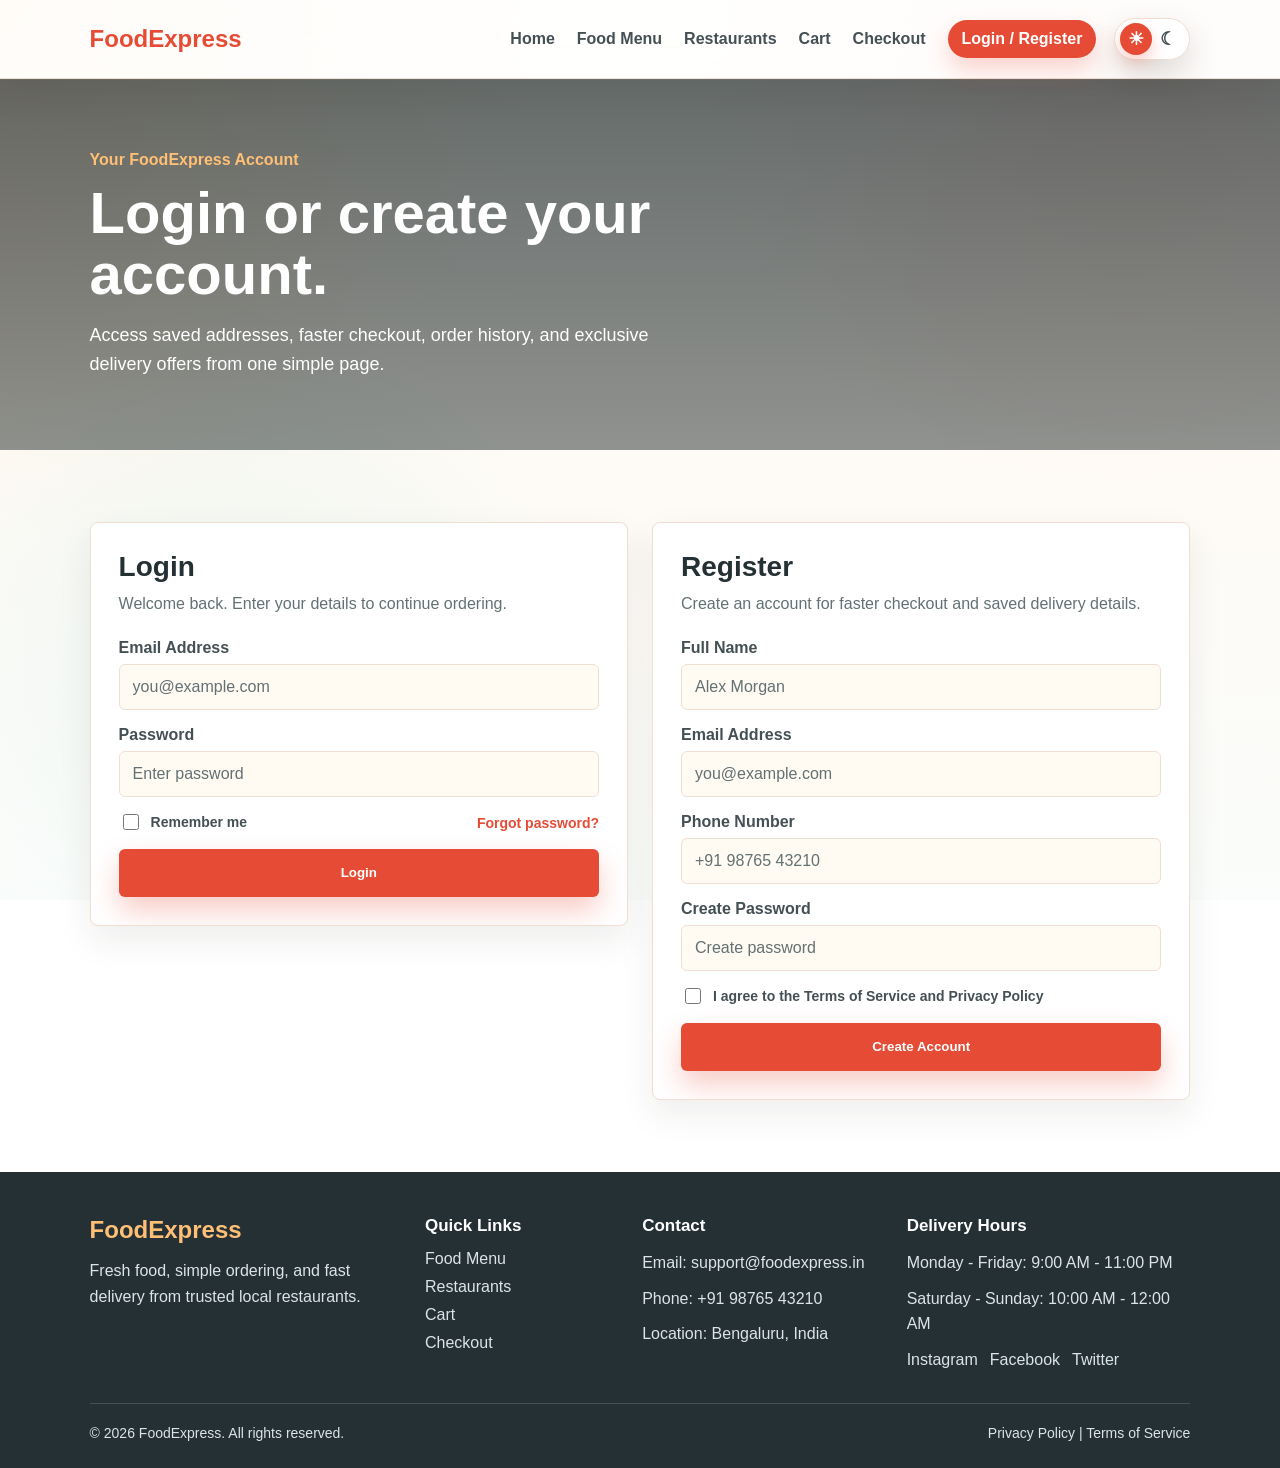
==== account.html @ 21545ffe "first commit" ====
<!DOCTYPE html>
<html lang="en">
<head>
  <meta charset="UTF-8">
  <meta name="viewport" content="width=device-width, initial-scale=1.0">
  <title>Login and Register - FoodExpress</title>
  <link rel="stylesheet" href="css/style.css">
</head>
<body>
  <header class="navbar">
    <a class="brand" href="index.html">FoodExpress</a>
    <input class="theme-toggle" type="checkbox" id="theme-toggle" aria-label="Toggle dark mode">
    <label class="theme-toggle-label" for="theme-toggle" title="Toggle dark mode">
      <span class="toggle-icon sun">☀</span>
      <span class="toggle-icon moon">☾</span>
    </label>
    <input class="nav-toggle" type="checkbox" id="nav-toggle" aria-label="Toggle navigation menu">
    <label class="nav-toggle-label" for="nav-toggle" aria-hidden="true">
      <span></span>
      <span></span>
      <span></span>
    </label>
    <nav class="nav-links" aria-label="Primary navigation">
      <a href="index.html">Home</a>
      <a href="index.html#menu">Food Menu</a>
      <a href="index.html#restaurants">Restaurants</a>
      <a href="index.html#cart">Cart</a>
      <a href="index.html#checkout">Checkout</a>
      <a class="nav-account" href="account.html">Login / Register</a>
    </nav>
  </header>

  <main>
    <section class="account-hero">
      <div>
        <span class="eyebrow">Your FoodExpress Account</span>
        <h1>Login or create your account.</h1>
        <p>Access saved addresses, faster checkout, order history, and exclusive delivery offers from one simple page.</p>
      </div>
    </section>

    <section class="section account-section">
      <div class="account-layout">
        <article class="account-card">
          <h2>Login</h2>
          <p>Welcome back. Enter your details to continue ordering.</p>
          <form class="account-form">
            <div class="form-group">
              <label for="login-email">Email Address</label>
              <input type="email" id="login-email" name="login-email" placeholder="you@example.com">
            </div>

            <div class="form-group">
              <label for="login-password">Password</label>
              <input type="password" id="login-password" name="login-password" placeholder="Enter password">
            </div>

            <div class="form-row">
              <label class="check-option">
                <input type="checkbox" name="remember">
                Remember me
              </label>
              <a href="#">Forgot password?</a>
            </div>

            <button class="button primary" type="button">Login</button>
          </form>
        </article>

        <article class="account-card">
          <h2>Register</h2>
          <p>Create an account for faster checkout and saved delivery details.</p>
          <form class="account-form">
            <div class="form-group">
              <label for="register-name">Full Name</label>
              <input type="text" id="register-name" name="register-name" placeholder="Alex Morgan">
            </div>

            <div class="form-group">
              <label for="register-email">Email Address</label>
              <input type="email" id="register-email" name="register-email" placeholder="you@example.com">
            </div>

            <div class="form-group">
              <label for="register-phone">Phone Number</label>
              <input type="tel" id="register-phone" name="register-phone" placeholder="+91 98765 43210">
            </div>

            <div class="form-group">
              <label for="register-password">Create Password</label>
              <input type="password" id="register-password" name="register-password" placeholder="Create password">
            </div>

            <label class="check-option">
              <input type="checkbox" name="terms">
              I agree to the Terms of Service and Privacy Policy
            </label>

            <button class="button primary" type="button">Create Account</button>
          </form>
        </article>
      </div>
    </section>
  </main>

  <footer class="footer" id="footer">
    <div class="footer-grid">
      <div>
        <h3>FoodExpress</h3>
        <p>Fresh food, simple ordering, and fast delivery from trusted local restaurants.</p>
      </div>

      <div>
        <h4>Quick Links</h4>
        <a href="index.html#menu">Food Menu</a>
        <a href="index.html#restaurants">Restaurants</a>
        <a href="index.html#cart">Cart</a>
        <a href="index.html#checkout">Checkout</a>
      </div>

      <div>
        <h4>Contact</h4>
        <p>Email: support@foodexpress.in</p>
        <p>Phone: +91 98765 43210</p>
        <p>Location: Bengaluru, India</p>
      </div>

      <div>
        <h4>Delivery Hours</h4>
        <p>Monday - Friday: 9:00 AM - 11:00 PM</p>
        <p>Saturday - Sunday: 10:00 AM - 12:00 AM</p>
        <div class="social-links">
          <a href="#">Instagram</a>
          <a href="#">Facebook</a>
          <a href="#">Twitter</a>
        </div>
      </div>
    </div>

    <div class="footer-bottom">
      <p>© 2026 FoodExpress. All rights reserved.</p>
      <p>Privacy Policy | Terms of Service</p>
    </div>
  </footer>
</body>
</html>
---- css/style.css ----
* {
  box-sizing: border-box;
}

:root {
  --bg: #fff8ef;
  --surface: #ffffff;
  --surface-soft: #fffaf2;
  --text: #243033;
  --muted: #637174;
  --muted-strong: #445054;
  --border: #f0ded2;
  --border-soft: #f3e8dd;
  --brand: #e64b35;
  --brand-warm: #ffbf75;
  --pill: #fff0df;
  --footer-bg: #243033;
  --footer-text: #dce4e6;
  --shadow: 0 14px 34px rgba(55, 44, 31, 0.08);
  --shadow-strong: 0 22px 55px rgba(55, 44, 31, 0.14);
  --hero-panel: rgba(255, 255, 255, 0.94);
  --page-glow-1: rgba(255, 184, 108, 0.28);
  --page-glow-2: rgba(255, 111, 97, 0.12);
  --page-glow-3: rgba(111, 192, 179, 0.16);
}

html {
  scroll-behavior: smooth;
}

body {
  margin: 0;
  font-family: Arial, Helvetica, sans-serif;
  color: var(--text);
  background:
    radial-gradient(circle at top left, var(--page-glow-1), transparent 34%),
    radial-gradient(circle at 88% 10%, var(--page-glow-2), transparent 30%),
    radial-gradient(circle at 18% 72%, var(--page-glow-3), transparent 28%),
    linear-gradient(180deg, #fffaf3 0%, var(--bg) 42%, #f7fbf8 100%);
  background-attachment: fixed;
  overflow-x: hidden;
}

body:has(.theme-toggle:checked) {
  color-scheme: dark;
  --bg: #101719;
  --surface: #172124;
  --surface-soft: #11191b;
  --text: #f2f5f4;
  --muted: #b5c0c2;
  --muted-strong: #d9e2e3;
  --border: #314044;
  --border-soft: #2a393d;
  --brand: #ff705c;
  --brand-warm: #ffd18f;
  --pill: #263438;
  --footer-bg: #0b1113;
  --footer-text: #c9d5d7;
  --shadow: 0 12px 34px rgba(0, 0, 0, 0.26);
  --shadow-strong: 0 24px 58px rgba(0, 0, 0, 0.36);
  --hero-panel: rgba(23, 33, 36, 0.94);
  --page-glow-1: rgba(255, 112, 92, 0.12);
  --page-glow-2: rgba(255, 209, 143, 0.08);
  --page-glow-3: rgba(111, 192, 179, 0.08);
}

a {
  color: inherit;
  text-decoration: none;
}

img {
  max-width: 100%;
}

.navbar {
  position: sticky;
  top: 0;
  z-index: 10;
  display: flex;
  align-items: center;
  justify-content: space-between;
  gap: 18px;
  padding: 18px 7%;
  background: rgba(255, 255, 255, 0.86);
  border-bottom: 1px solid var(--border);
  box-shadow: 0 12px 35px rgba(55, 44, 31, 0.08);
  backdrop-filter: blur(18px);
}

body:has(.theme-toggle:checked) .navbar {
  background: rgba(23, 33, 36, 0.88);
}

.brand {
  order: 1;
  font-size: 24px;
  font-weight: 800;
  color: var(--brand);
  letter-spacing: 0;
}

.nav-links {
  order: 2;
  display: flex;
  align-items: center;
  flex-wrap: wrap;
  margin-left: auto;
  gap: clamp(14px, 2vw, 22px);
  font-weight: 700;
  color: var(--muted-strong);
}

.nav-links a {
  white-space: nowrap;
  transition: color 0.2s ease, background 0.2s ease, transform 0.2s ease;
}

.nav-links a:hover {
  color: var(--brand);
  transform: translateY(-1px);
}

.nav-links .nav-account {
  display: inline-flex;
  align-items: center;
  justify-content: center;
  min-height: 38px;
  padding: 0 14px;
  border-radius: 999px;
  background: var(--brand);
  color: #ffffff;
  box-shadow: 0 12px 24px rgba(230, 75, 53, 0.24);
}

.nav-links .nav-account:hover {
  color: #ffffff;
  filter: brightness(0.96);
}

.theme-toggle {
  position: absolute;
  width: 1px;
  height: 1px;
  overflow: hidden;
  clip: rect(0 0 0 0);
}

.theme-toggle-label {
  position: relative;
  z-index: 1;
  order: 3;
  flex: 0 0 auto;
  display: flex;
  align-items: center;
  justify-content: space-between;
  width: 76px;
  height: 42px;
  padding: 5px;
  border: 1px solid var(--border);
  border-radius: 999px;
  background: var(--surface);
  box-shadow: 0 14px 32px rgba(55, 44, 31, 0.18);
  cursor: pointer;
  touch-action: manipulation;
  user-select: none;
  -webkit-tap-highlight-color: transparent;
}

.theme-toggle-label::before {
  content: "";
  position: absolute;
  left: 5px;
  width: 32px;
  height: 32px;
  border-radius: 50%;
  background: var(--brand);
  box-shadow: 0 8px 16px rgba(230, 75, 53, 0.26);
  transition: transform 0.25s ease, background 0.25s ease;
}

.theme-toggle:checked + .theme-toggle-label::before {
  transform: translateX(34px);
}

.toggle-icon {
  position: relative;
  z-index: 1;
  width: 32px;
  text-align: center;
  font-size: 18px;
  line-height: 32px;
}

.sun {
  color: #ffffff;
}

.moon {
  color: var(--muted-strong);
}

.theme-toggle:checked + .theme-toggle-label .sun {
  color: var(--muted-strong);
}

.theme-toggle:checked + .theme-toggle-label .moon {
  color: #101719;
}

.theme-toggle:focus-visible + .theme-toggle-label {
  outline: 3px solid var(--brand-warm);
  outline-offset: 4px;
}

.nav-toggle {
  position: absolute;
  width: 1px;
  height: 1px;
  overflow: hidden;
  clip: rect(0 0 0 0);
}

.nav-toggle-label {
  order: 4;
  display: none;
  width: 44px;
  height: 44px;
  align-items: center;
  justify-content: center;
  flex-direction: column;
  gap: 5px;
  border: 1px solid var(--border);
  border-radius: 6px;
  background: var(--surface);
  cursor: pointer;
  box-shadow: var(--shadow);
}

.nav-toggle-label span {
  display: block;
  width: 21px;
  height: 2px;
  border-radius: 999px;
  background: var(--text);
}

.hero {
  position: relative;
  min-height: 520px;
  display: grid;
  grid-template-columns: minmax(0, 1.08fr) minmax(320px, 0.92fr);
  align-items: center;
  gap: 48px;
  padding: 72px 7%;
  background:
    linear-gradient(115deg, rgba(23, 35, 37, 0.78), rgba(23, 35, 37, 0.42) 52%, rgba(230, 75, 53, 0.18)),
    url("https://images.unsplash.com/photo-1504674900247-0877df9cc836?auto=format&fit=crop&w=1400&q=80");
  background-position: center;
  background-size: cover;
  color: #ffffff;
}

.hero::after {
  content: "";
  position: absolute;
  inset: auto 7% 0;
  height: 1px;
  background: linear-gradient(90deg, transparent, rgba(255, 255, 255, 0.55), transparent);
}

.hero h1 {
  max-width: 680px;
  margin: 0 0 18px;
  font-size: clamp(34px, 5vw, 68px);
  line-height: 1.02;
  text-shadow: 0 10px 35px rgba(0, 0, 0, 0.3);
}

.hero p {
  max-width: 560px;
  margin: 0 0 30px;
  font-size: 19px;
  line-height: 1.6;
}

.hero-actions {
  display: flex;
  flex-wrap: wrap;
  gap: 14px;
}

.button {
  display: inline-flex;
  align-items: center;
  justify-content: center;
  min-height: 48px;
  padding: 0 22px;
  border-radius: 6px;
  border: 1px solid transparent;
  font-weight: 800;
  text-align: center;
  transition: transform 0.2s ease, box-shadow 0.2s ease, background 0.2s ease;
}

.button:hover {
  transform: translateY(-2px);
}

.button.primary {
  background: var(--brand);
  color: #ffffff;
  box-shadow: 0 14px 28px rgba(230, 75, 53, 0.28);
}

.button.secondary {
  background: rgba(255, 255, 255, 0.12);
  border-color: rgba(255, 255, 255, 0.65);
  color: #ffffff;
}

.hero-panel {
  width: 100%;
  max-width: 430px;
  justify-self: end;
  padding: 24px;
  border-radius: 8px;
  background: var(--hero-panel);
  color: var(--text);
  border: 1px solid rgba(255, 255, 255, 0.55);
  box-shadow: 0 24px 70px rgba(14, 22, 24, 0.28);
  backdrop-filter: blur(14px);
}

.hero-panel h2 {
  margin: 0 0 18px;
  font-size: 22px;
}

.quick-list {
  display: grid;
  gap: 14px;
}

.quick-item {
  display: flex;
  align-items: center;
  justify-content: space-between;
  gap: 12px;
  padding-bottom: 14px;
  border-bottom: 1px solid var(--border-soft);
}

.quick-item strong,
.card-body h3,
.cart-item strong,
.cart-total strong {
  letter-spacing: 0;
}

.quick-item > div:first-child,
.cart-item > div {
  min-width: 0;
}

.quick-item:last-child {
  padding-bottom: 0;
  border-bottom: 0;
}

.quick-item strong {
  display: block;
  margin-bottom: 3px;
}

.quick-item span {
  color: var(--muted);
  font-size: 14px;
}

.quick-price {
  font-weight: 800;
  color: var(--brand);
}

.section {
  padding: 72px 7%;
}

.section.alt {
  background: rgba(255, 255, 255, 0.72);
}

.section-header {
  display: flex;
  align-items: end;
  justify-content: space-between;
  gap: 24px;
  margin-bottom: 28px;
}

.section-header > * {
  min-width: 0;
}

.section-header h2 {
  margin: 0;
  font-size: clamp(28px, 4vw, 34px);
  position: relative;
}

.section-header h2::after {
  content: "";
  display: block;
  width: 56px;
  height: 4px;
  margin-top: 10px;
  border-radius: 999px;
  background: linear-gradient(90deg, var(--brand), var(--brand-warm));
}

.section-header p {
  max-width: 560px;
  margin: 0;
  color: var(--muted);
  line-height: 1.6;
}

.category-nav {
  display: flex;
  align-items: center;
  flex-wrap: wrap;
  gap: 10px;
  margin: -8px 0 28px;
}

.category-nav a {
  display: inline-flex;
  align-items: center;
  justify-content: center;
  min-height: 38px;
  padding: 0 15px;
  border: 1px solid var(--border);
  border-radius: 999px;
  background: rgba(255, 255, 255, 0.78);
  color: var(--muted-strong);
  font-size: 14px;
  font-weight: 800;
  box-shadow: var(--shadow);
  transition: transform 0.2s ease, border-color 0.2s ease, color 0.2s ease, box-shadow 0.2s ease;
}

.category-nav a:hover {
  border-color: var(--brand);
  color: var(--brand);
  transform: translateY(-2px);
  box-shadow: var(--shadow-strong);
}

.grid {
  display: grid;
  grid-template-columns: repeat(3, minmax(0, 1fr));
  gap: 22px;
}

.menu-card,
.restaurant-card,
.cart-box,
.checkout-box,
.account-card {
  border: 1px solid var(--border);
  border-radius: 8px;
  background: var(--surface);
  overflow: hidden;
  box-shadow: var(--shadow);
  transition: transform 0.22s ease, box-shadow 0.22s ease, border-color 0.22s ease;
}

.menu-card:hover,
.restaurant-card:hover,
.cart-box:hover,
.checkout-box:hover,
.account-card:hover {
  transform: translateY(-5px);
  border-color: color-mix(in srgb, var(--brand) 45%, var(--border));
  box-shadow: var(--shadow-strong);
}

.menu-card img,
.restaurant-card img {
  width: 100%;
  height: 190px;
  display: block;
  object-fit: cover;
  transition: transform 0.35s ease;
}

.menu-card:hover img,
.restaurant-card:hover img {
  transform: scale(1.04);
}

.card-body {
  padding: 18px;
}

.card-row {
  display: flex;
  align-items: center;
  justify-content: space-between;
  gap: 12px;
}

.card-row h3 {
  min-width: 0;
}

.card-body h3 {
  margin: 0 0 8px;
  font-size: 20px;
}

.card-body p {
  margin: 0 0 16px;
  color: var(--muted);
  line-height: 1.5;
}

.price,
.rating {
  font-weight: 800;
  color: var(--brand);
  white-space: nowrap;
}

.tag {
  display: inline-flex;
  align-items: center;
  min-height: 28px;
  padding: 0 10px;
  border-radius: 999px;
  background: var(--pill);
  color: var(--muted-strong);
  font-size: 13px;
  font-weight: 800;
  border: 1px solid color-mix(in srgb, var(--brand) 14%, transparent);
}

.restaurant-meta {
  display: flex;
  flex-wrap: wrap;
  gap: 8px;
  margin-top: 14px;
}

.order-layout {
  display: grid;
  grid-template-columns: minmax(280px, 0.82fr) minmax(0, 1.18fr);
  gap: 24px;
  align-items: start;
}

.cart-box,
.checkout-box {
  padding: 24px;
}

.cart-box h3,
.checkout-box h3 {
  margin: 0 0 18px;
  font-size: 24px;
}

.cart-item,
.cart-total {
  display: flex;
  justify-content: space-between;
  gap: 16px;
  padding: 14px 0;
  border-bottom: 1px solid var(--border-soft);
}

.cart-item strong,
.cart-total strong {
  display: block;
  margin-bottom: 4px;
}

.cart-item span {
  color: var(--muted);
  font-size: 14px;
}

.cart-total {
  border-bottom: 0;
  font-size: 20px;
}

.checkout-form {
  display: grid;
  grid-template-columns: repeat(2, minmax(0, 1fr));
  gap: 16px;
}

.form-group {
  display: grid;
  gap: 7px;
}

.form-group.full {
  grid-column: 1 / -1;
}

label {
  font-weight: 800;
  color: var(--muted-strong);
}

input,
select,
textarea {
  width: 100%;
  min-height: 46px;
  padding: 12px 13px;
  border: 1px solid var(--border);
  border-radius: 6px;
  background: var(--surface-soft);
  color: var(--text);
  font: inherit;
  transition: border-color 0.2s ease, box-shadow 0.2s ease, background 0.2s ease;
}

input:focus,
select:focus,
textarea:focus {
  outline: none;
  border-color: var(--brand);
  box-shadow: 0 0 0 4px color-mix(in srgb, var(--brand) 16%, transparent);
}

input::placeholder,
textarea::placeholder {
  color: var(--muted);
}

textarea {
  min-height: 90px;
  resize: vertical;
}

.checkout-note {
  margin: 16px 0 0;
  color: var(--muted);
  line-height: 1.5;
}

.account-hero {
  padding: 72px 7%;
  background:
    linear-gradient(rgba(23, 35, 37, 0.66), rgba(23, 35, 37, 0.48)),
    url("https://images.unsplash.com/photo-1551218808-94e220e084d2?auto=format&fit=crop&w=1400&q=80");
  background-position: center;
  background-size: cover;
  color: #ffffff;
}

.account-hero > div {
  max-width: 680px;
}

.eyebrow {
  display: inline-flex;
  margin-bottom: 14px;
  font-weight: 800;
  color: var(--brand-warm);
}

.account-hero h1 {
  margin: 0 0 16px;
  font-size: clamp(34px, 5vw, 58px);
  line-height: 1.05;
}

.account-hero p {
  max-width: 560px;
  margin: 0;
  font-size: 18px;
  line-height: 1.6;
}

.account-section {
  background: rgba(255, 255, 255, 0.35);
}

.account-layout {
  display: grid;
  grid-template-columns: repeat(2, minmax(0, 1fr));
  gap: 24px;
  align-items: start;
}

.account-card {
  padding: 28px;
}

.account-card h2 {
  margin: 0 0 8px;
  font-size: 28px;
}

.account-card p {
  margin: 0 0 22px;
  color: var(--muted);
  line-height: 1.6;
}

.account-form {
  display: grid;
  gap: 16px;
}

.form-row {
  display: flex;
  align-items: center;
  justify-content: space-between;
  gap: 14px;
  color: var(--muted-strong);
  font-size: 14px;
}

.form-row a {
  color: var(--brand);
  font-weight: 800;
}

.check-option {
  display: flex;
  align-items: flex-start;
  gap: 9px;
  color: var(--muted-strong);
  font-size: 14px;
  line-height: 1.4;
}

.check-option input {
  width: 16px;
  min-width: 16px;
  height: 16px;
  min-height: 16px;
  margin-top: 1px;
  padding: 0;
}

.footer {
  padding: 44px 7% 24px;
  background: var(--footer-bg);
  color: #ffffff;
}

.footer-grid {
  display: grid;
  grid-template-columns: 1.3fr 0.8fr 1fr 1.2fr;
  gap: 28px;
}

.footer h3,
.footer h4 {
  margin: 0 0 14px;
}

.footer h3 {
  color: var(--brand-warm);
  font-size: 24px;
}

.footer h4 {
  font-size: 17px;
}

.footer p {
  margin: 0 0 10px;
  color: var(--footer-text);
  line-height: 1.6;
}

.footer a {
  display: block;
  width: fit-content;
  margin-bottom: 10px;
  color: var(--footer-text);
}

.footer a:hover {
  color: var(--brand-warm);
}

.social-links {
  display: flex;
  flex-wrap: wrap;
  gap: 12px;
  margin-top: 14px;
}

.social-links a {
  margin-bottom: 0;
}

.footer-bottom {
  display: flex;
  align-items: center;
  justify-content: space-between;
  gap: 18px;
  margin-top: 34px;
  padding-top: 18px;
  border-top: 1px solid rgba(255, 255, 255, 0.16);
}

.footer-bottom p {
  margin: 0;
  font-size: 14px;
}

@media (min-width: 1280px) {
  .navbar,
  .hero,
  .account-hero,
  .section,
  .footer {
    padding-left: max(7%, calc((100vw - 1180px) / 2));
    padding-right: max(7%, calc((100vw - 1180px) / 2));
  }
}

@media (max-width: 1100px) {
  .navbar {
    padding: 16px 5%;
  }

  .hero {
    grid-template-columns: minmax(0, 1fr) minmax(280px, 0.88fr);
    gap: 32px;
    padding: 60px 5%;
  }

  .section {
    padding: 60px 5%;
  }

  .account-hero {
    padding: 60px 5%;
  }

  .footer {
    padding: 40px 5% 22px;
  }

  .footer-grid {
    grid-template-columns: repeat(2, minmax(0, 1fr));
  }
}

@media (max-width: 900px) {
  .theme-toggle-label {
    justify-self: end;
    width: 74px;
    height: 44px;
    box-shadow: 0 14px 34px rgba(0, 0, 0, 0.24);
  }

  .theme-toggle-label::before {
    width: 34px;
    height: 34px;
  }

  .theme-toggle:checked + .theme-toggle-label::before {
    transform: translateX(30px);
  }

  .toggle-icon {
    width: 34px;
    font-size: 18px;
    line-height: 34px;
  }

  .section-header {
    align-items: flex-start;
    flex-direction: column;
  }

  .navbar {
    display: grid;
    grid-template-columns: 1fr auto auto;
    align-items: center;
    gap: 14px;
  }

  .nav-toggle-label {
    display: flex;
  }

  .nav-links {
    order: 5;
    display: none;
    grid-column: 1 / -1;
    width: 100%;
    margin-left: 0;
    padding-top: 14px;
    border-top: 1px solid var(--border);
  }

  .nav-toggle:checked ~ .nav-links {
    display: grid;
    grid-template-columns: repeat(3, minmax(0, 1fr));
  }

  .hero,
  .account-layout,
  .order-layout,
  .footer-grid {
    grid-template-columns: 1fr;
  }

  .grid {
    grid-template-columns: repeat(2, minmax(0, 1fr));
  }

  .footer-bottom {
    align-items: flex-start;
    flex-direction: column;
  }

  .hero {
    min-height: auto;
    padding-top: 54px;
    background-position: center top;
  }

  .menu-card:hover,
  .restaurant-card:hover,
  .cart-box:hover,
  .checkout-box:hover,
  .account-card:hover {
    transform: none;
  }

  .hero-panel {
    max-width: none;
    justify-self: stretch;
  }

  .menu-card img,
  .restaurant-card img {
    height: 220px;
  }
}

@media (max-width: 700px) {
  .theme-toggle-label {
    width: 70px;
    height: 42px;
  }

  .theme-toggle-label::before {
    width: 32px;
    height: 32px;
  }

  .theme-toggle:checked + .theme-toggle-label::before {
    transform: translateX(28px);
  }

  .toggle-icon {
    width: 32px;
    font-size: 17px;
    line-height: 32px;
  }

  .nav-links {
    width: 100%;
    gap: 10px;
    font-size: 15px;
  }

  .nav-toggle:checked ~ .nav-links {
    grid-template-columns: repeat(2, minmax(0, 1fr));
  }

  .category-nav {
    display: grid;
    grid-template-columns: repeat(2, minmax(0, 1fr));
  }

  .section {
    padding: 52px 5%;
  }

  .hero {
    padding: 52px 5%;
  }

  .hero p {
    font-size: 17px;
  }

  .hero-actions {
    flex-direction: column;
  }

  .button {
    width: 100%;
  }

  .checkout-form {
    grid-template-columns: 1fr;
  }

  .card-row,
  .cart-item,
  .cart-total {
    align-items: flex-start;
  }
}

@media (max-width: 480px) {
  .theme-toggle-label {
    width: 64px;
    height: 40px;
    padding: 5px;
  }

  .theme-toggle-label::before {
    width: 30px;
    height: 30px;
  }

  .theme-toggle:checked + .theme-toggle-label::before {
    transform: translateX(24px);
  }

  .toggle-icon {
    width: 30px;
    font-size: 16px;
    line-height: 30px;
  }

  .navbar {
    position: static;
    padding: 16px;
  }

  .brand {
    font-size: 22px;
  }

  .nav-links {
    width: 100%;
    gap: 10px;
  }

  .nav-links a {
    padding: 9px 10px;
    border-radius: 6px;
    background: var(--bg);
    text-align: center;
  }

  .nav-links .nav-account {
    border-radius: 6px;
    background: var(--brand);
    box-shadow: none;
  }

  .category-nav {
    gap: 8px;
  }

  .category-nav a {
    min-height: 42px;
    padding: 0 10px;
    font-size: 13px;
  }

  .hero {
    padding: 42px 16px;
  }

  .hero::after {
    inset-inline: 16px;
  }

  .account-hero {
    padding: 46px 16px;
  }

  .hero h1 {
    font-size: 34px;
  }

  .hero-panel,
  .account-card,
  .cart-box,
  .checkout-box,
  .card-body {
    padding: 18px;
  }

  .quick-item,
  .card-row,
  .cart-item,
  .cart-total {
    flex-direction: column;
    gap: 8px;
  }

  .section {
    padding: 44px 16px;
  }

  .grid {
    grid-template-columns: 1fr;
    gap: 18px;
  }

  .menu-card img,
  .restaurant-card img {
    height: 180px;
  }

  .footer {
    padding: 36px 16px 20px;
  }

  .social-links {
    gap: 10px 16px;
  }
}
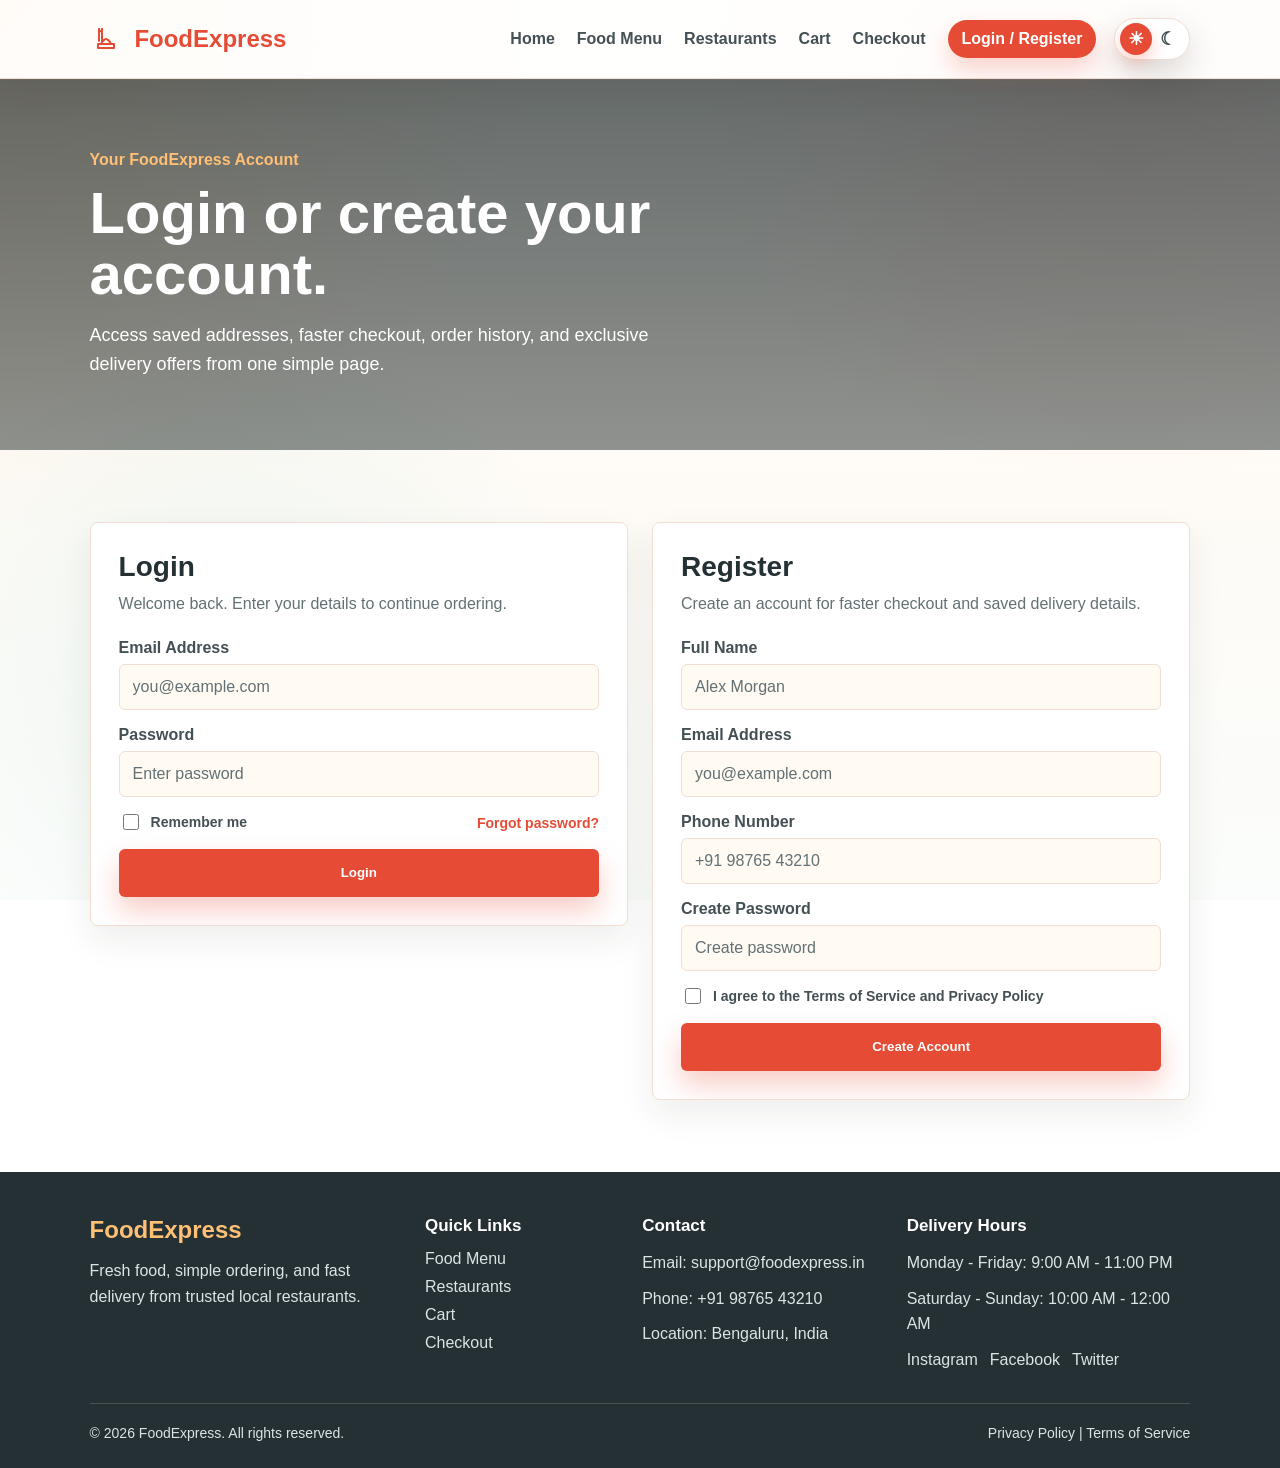
==== commit f81fd688: "Add logo and update hero background image" ====
--- a/account.html
+++ b/account.html
@@ -8,7 +8,18 @@
 </head>
 <body>
   <header class="navbar">
-    <a class="brand" href="index.html">FoodExpress</a>
+    <a class="brand" href="index.html">
+      <span class="brand-logo" aria-hidden="true">
+        <svg viewBox="0 0 64 64" width="32" height="32" fill="none" stroke="currentColor" stroke-width="4" stroke-linecap="round" stroke-linejoin="round">
+          <path d="M18 12v24" />
+          <path d="M24 12v24" />
+          <path d="M18 12c0 6 6 6 6 0" />
+          <path d="M16 42h32v8H16z" />
+          <path d="M22 42c2-6 8-10 10-10s8 4 10 10" />
+        </svg>
+      </span>
+      <span>FoodExpress</span>
+    </a>
     <input class="theme-toggle" type="checkbox" id="theme-toggle" aria-label="Toggle dark mode">
     <label class="theme-toggle-label" for="theme-toggle" title="Toggle dark mode">
       <span class="toggle-icon sun">☀</span>
--- a/css/style.css
+++ b/css/style.css
@@ -94,10 +94,25 @@
 
 .brand {
   order: 1;
+  display: inline-flex;
+  align-items: center;
+  gap: 0.8rem;
   font-size: 24px;
   font-weight: 800;
   color: var(--brand);
   letter-spacing: 0;
+  text-decoration: none;
+}
+
+.brand-logo {
+  display: inline-flex;
+  align-items: center;
+  justify-content: center;
+  color: var(--brand);
+}
+
+.brand-logo svg {
+  display: block;
 }
 
 .nav-links {
@@ -255,7 +270,7 @@
   padding: 72px 7%;
   background:
     linear-gradient(115deg, rgba(23, 35, 37, 0.78), rgba(23, 35, 37, 0.42) 52%, rgba(230, 75, 53, 0.18)),
-    url("https://images.unsplash.com/photo-1504674900247-0877df9cc836?auto=format&fit=crop&w=1400&q=80");
+    url("https://images.unsplash.com/photo-1517248135467-4c7edcad34c4?auto=format&fit=crop&w=1400&q=80");
   background-position: center;
   background-size: cover;
   color: #ffffff;
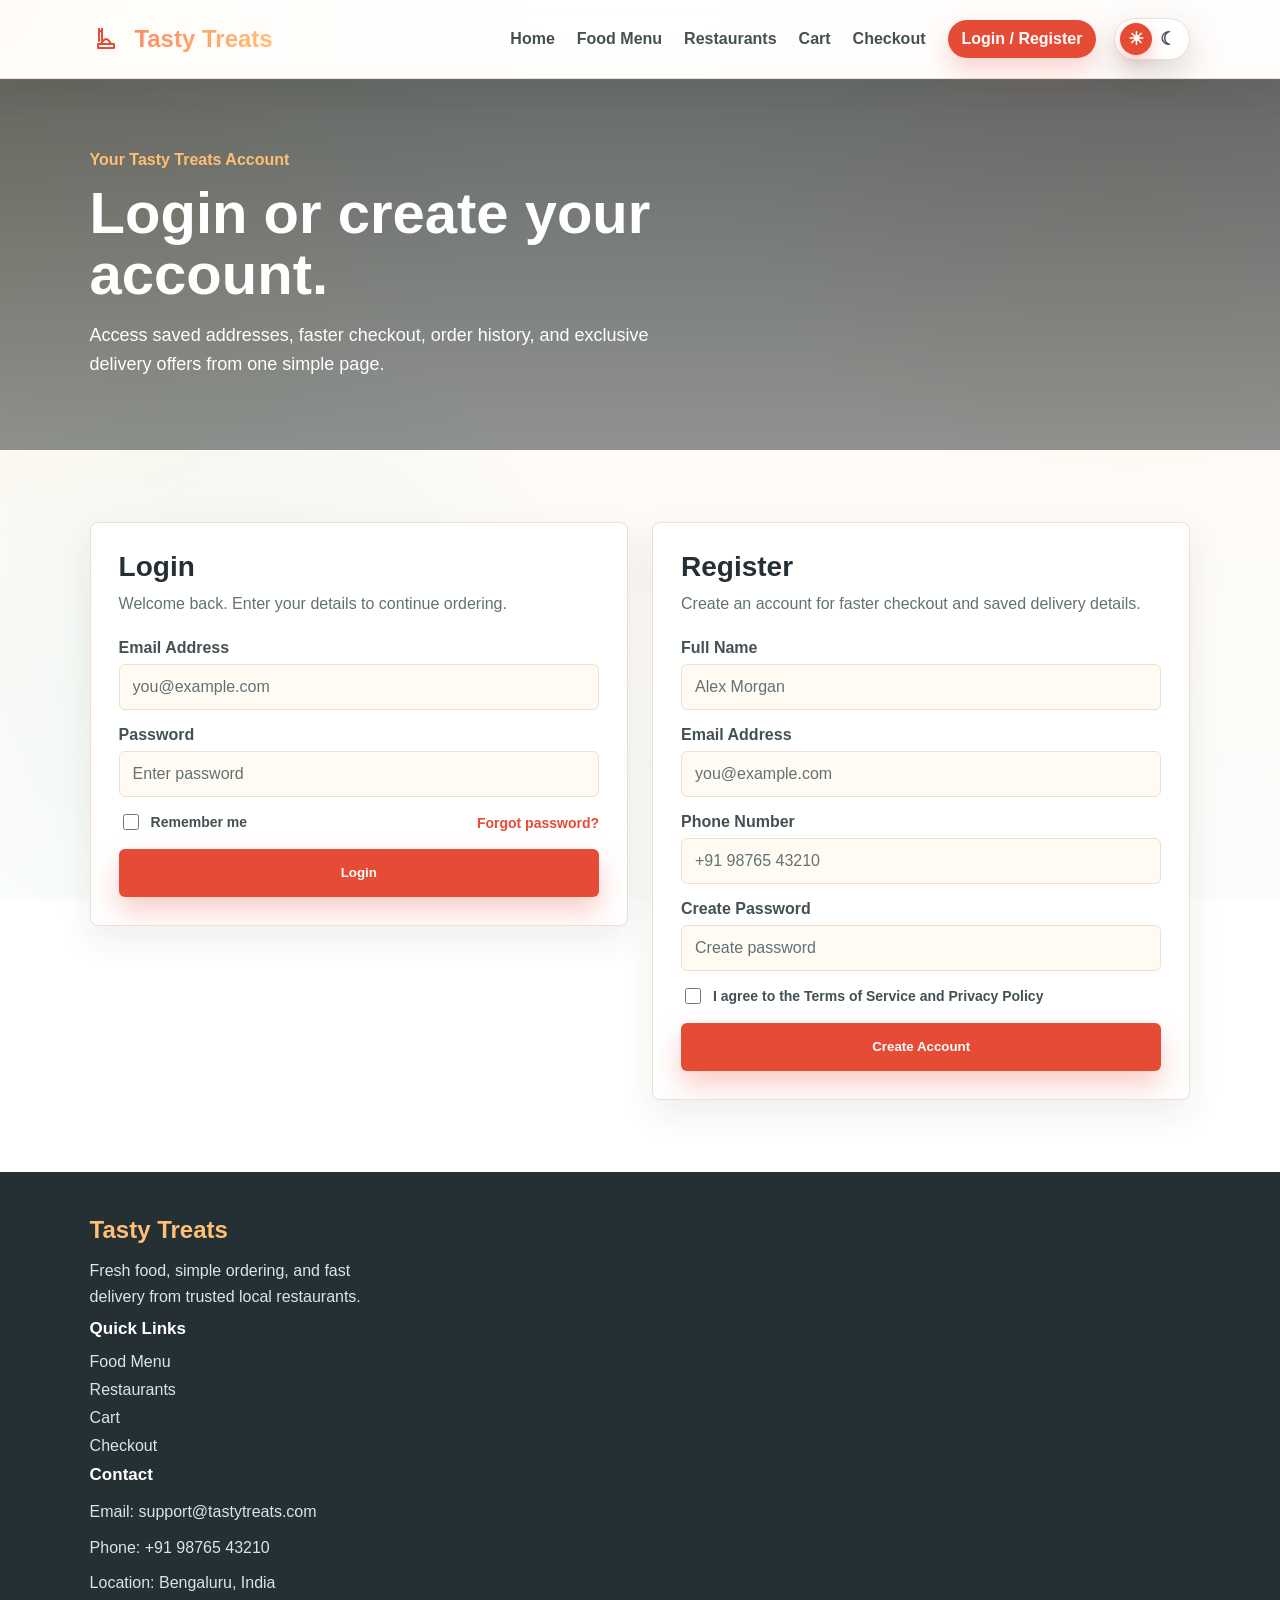
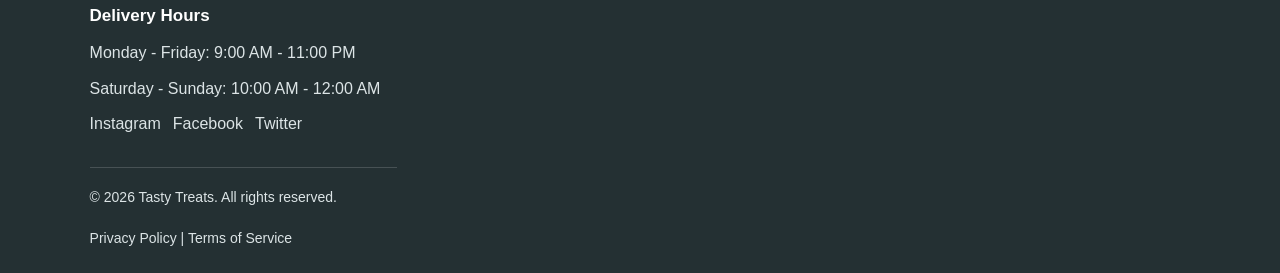
==== commit 379d4dc3: "Update site branding to Tasty Treats and refine design" ====
--- a/account.html
+++ b/account.html
@@ -3,7 +3,7 @@
 <head>
   <meta charset="UTF-8">
   <meta name="viewport" content="width=device-width, initial-scale=1.0">
-  <title>Login and Register - FoodExpress</title>
+  <title>Login and Register - Tasty Treats</title>
   <link rel="stylesheet" href="css/style.css">
 </head>
 <body>
@@ -18,7 +18,7 @@
           <path d="M22 42c2-6 8-10 10-10s8 4 10 10" />
         </svg>
       </span>
-      <span>FoodExpress</span>
+      <span>Tasty Treats</span>
     </a>
     <input class="theme-toggle" type="checkbox" id="theme-toggle" aria-label="Toggle dark mode">
     <label class="theme-toggle-label" for="theme-toggle" title="Toggle dark mode">
@@ -44,7 +44,7 @@
   <main>
     <section class="account-hero">
       <div>
-        <span class="eyebrow">Your FoodExpress Account</span>
+        <span class="eyebrow">Your Tasty Treats Account</span>
         <h1>Login or create your account.</h1>
         <p>Access saved addresses, faster checkout, order history, and exclusive delivery offers from one simple page.</p>
       </div>
@@ -117,9 +117,8 @@
   <footer class="footer" id="footer">
     <div class="footer-grid">
       <div>
-        <h3>FoodExpress</h3>
+        <h3>Tasty Treats</h3>
         <p>Fresh food, simple ordering, and fast delivery from trusted local restaurants.</p>
-      </div>
 
       <div>
         <h4>Quick Links</h4>
@@ -131,10 +130,9 @@
 
       <div>
         <h4>Contact</h4>
-        <p>Email: support@foodexpress.in</p>
+        <p>Email: support@tastytreats.com</p>
         <p>Phone: +91 98765 43210</p>
         <p>Location: Bengaluru, India</p>
-      </div>
 
       <div>
         <h4>Delivery Hours</h4>
@@ -149,7 +147,7 @@
     </div>
 
     <div class="footer-bottom">
-      <p>© 2026 FoodExpress. All rights reserved.</p>
+      <p>© 2026 Tasty Treats. All rights reserved.</p>
       <p>Privacy Policy | Terms of Service</p>
     </div>
   </footer>
--- a/css/style.css
+++ b/css/style.css
@@ -30,7 +30,8 @@
 
 body {
   margin: 0;
-  font-family: Arial, Helvetica, sans-serif;
+  min-height: 100vh;
+  font-family: "Inter", "Segoe UI", "Helvetica Neue", Arial, sans-serif;
   color: var(--text);
   background:
     radial-gradient(circle at top left, var(--page-glow-1), transparent 34%),
@@ -98,10 +99,12 @@
   align-items: center;
   gap: 0.8rem;
   font-size: 24px;
-  font-weight: 800;
-  color: var(--brand);
-  letter-spacing: 0;
+  font-weight: 900;
+  color: transparent;
   text-decoration: none;
+  background: linear-gradient(90deg, #ff7d5f, #ffbf75);
+  -webkit-background-clip: text;
+  -webkit-text-fill-color: transparent;
 }
 
 .brand-logo {
@@ -262,17 +265,20 @@
 
 .hero {
   position: relative;
-  min-height: 520px;
+  min-height: 700px;
   display: grid;
   grid-template-columns: minmax(0, 1.08fr) minmax(320px, 0.92fr);
   align-items: center;
   gap: 48px;
   padding: 72px 7%;
+  border-radius: 32px;
+  overflow: hidden;
   background:
-    linear-gradient(115deg, rgba(23, 35, 37, 0.78), rgba(23, 35, 37, 0.42) 52%, rgba(230, 75, 53, 0.18)),
+    linear-gradient(115deg, rgba(23, 35, 37, 0.82), rgba(23, 35, 37, 0.45) 52%, rgba(255, 96, 65, 0.18)),
     url("https://images.unsplash.com/photo-1517248135467-4c7edcad34c4?auto=format&fit=crop&w=1400&q=80");
   background-position: center;
   background-size: cover;
+  box-shadow: var(--shadow-strong);
   color: #ffffff;
 }
 
@@ -799,6 +805,117 @@
 }
 
 .footer a {
+  display: inline-block;
+  color: var(--footer-text);
+  text-decoration: none;
+  transition: color 0.2s ease, transform 0.2s ease;
+}
+
+.footer a:hover {
+  color: #ffffff;
+  transform: translateY(-1px);
+}
+
+.footer-bottom {
+  display: flex;
+  flex-wrap: wrap;
+  justify-content: space-between;
+  gap: 12px;
+  margin-top: 28px;
+  color: var(--footer-text);
+  font-size: 14px;
+}
+
+.social-links {
+  display: flex;
+  flex-wrap: wrap;
+  gap: 10px;
+  margin-top: 10px;
+}
+
+.social-links a {
+  color: var(--footer-text);
+}
+
+@media (max-width: 980px) {
+  .navbar {
+    flex-wrap: wrap;
+    padding: 16px 6%;
+  }
+
+  .nav-toggle-label {
+    display: flex;
+  }
+
+  .nav-links {
+    position: absolute;
+    right: 6%;
+    top: 76px;
+    z-index: 9;
+    width: min(100%, 320px);
+    max-height: calc(100vh - 120px);
+    overflow: hidden;
+    background: var(--surface);
+    box-shadow: var(--shadow-strong);
+    border-radius: 18px;
+    padding: 18px;
+    opacity: 0;
+    transform: translateY(-8px);
+    pointer-events: none;
+    transition: transform 0.28s ease, opacity 0.28s ease;
+    flex-direction: column;
+    align-items: stretch;
+    gap: 14px;
+    margin: 0;
+  }
+
+  .nav-toggle:checked + .nav-toggle-label + .nav-links {
+    opacity: 1;
+    transform: translateY(0);
+    pointer-events: auto;
+  }
+
+  .nav-links a {
+    width: 100%;
+    padding: 12px 0;
+    border-bottom: 1px solid var(--border);
+  }
+
+  .nav-links .nav-account {
+    min-height: auto;
+    padding: 12px 0;
+    box-shadow: none;
+    background: var(--brand);
+  }
+
+  .hero {
+    grid-template-columns: 1fr;
+    padding: 64px 6%;
+    min-height: 720px;
+  }
+
+  .hero-panel {
+    justify-self: stretch;
+  }
+
+  .section,
+  .account-hero,
+  .footer {
+    padding-left: 6%;
+    padding-right: 6%;
+  }
+
+  .footer-grid {
+    grid-template-columns: 1fr;
+  }
+
+  .account-layout,
+  .order-layout {
+    grid-template-columns: 1fr;
+  }
+}
+
+.footer a {
   display: block;
   width: fit-content;
   margin-bottom: 10px;
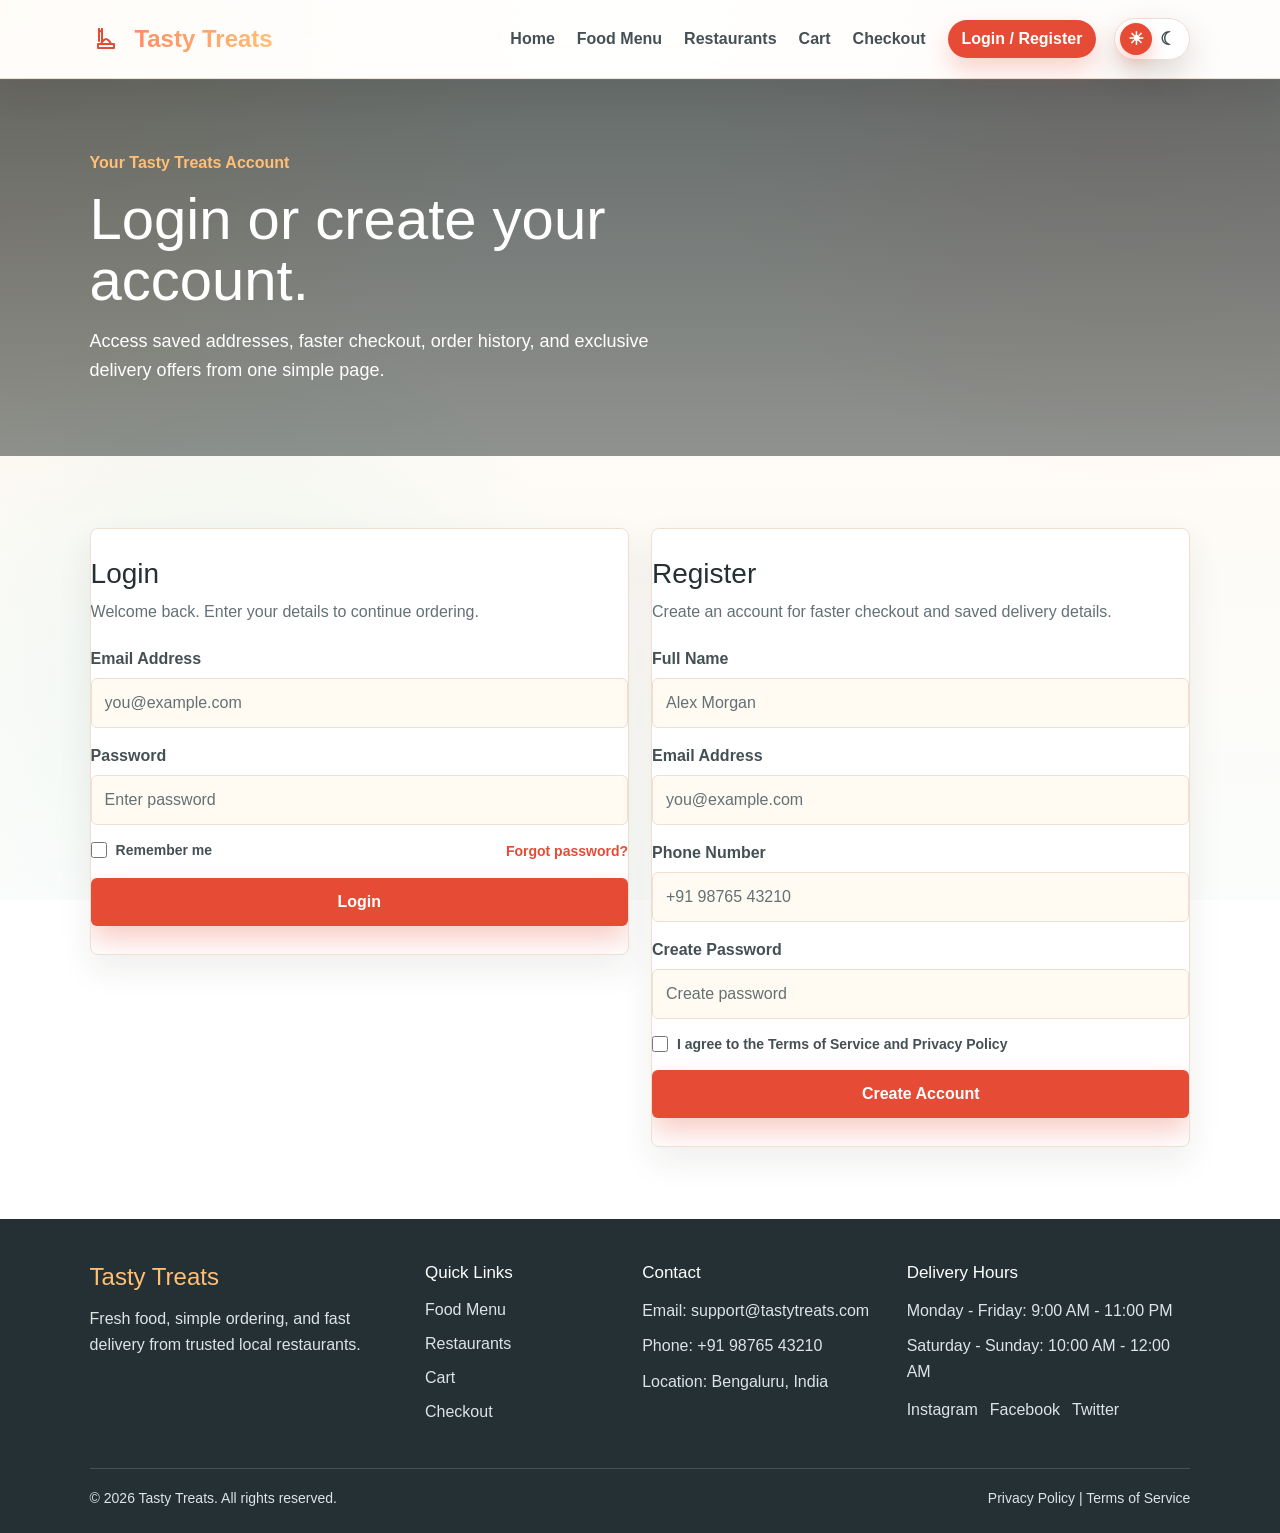
==== commit c3f97ca1: "Update Food Delivery website project" ====
--- a/account.html
+++ b/account.html
@@ -4,6 +4,7 @@
   <meta charset="UTF-8">
   <meta name="viewport" content="width=device-width, initial-scale=1.0">
   <title>Login and Register - Tasty Treats</title>
+  <link href="https://cdn.jsdelivr.net/npm/bootstrap@5.3.3/dist/css/bootstrap.min.css" rel="stylesheet">
   <link rel="stylesheet" href="css/style.css">
 </head>
 <body>
@@ -51,8 +52,8 @@
     </section>
 
     <section class="section account-section">
-      <div class="account-layout">
-        <article class="account-card">
+      <div class="account-layout row g-4">
+        <article class="account-card col-12 col-lg-6">
           <h2>Login</h2>
           <p>Welcome back. Enter your details to continue ordering.</p>
           <form class="account-form">
@@ -78,7 +79,7 @@
           </form>
         </article>
 
-        <article class="account-card">
+        <article class="account-card col-12 col-lg-6">
           <h2>Register</h2>
           <p>Create an account for faster checkout and saved delivery details.</p>
           <form class="account-form">
@@ -119,6 +120,7 @@
       <div>
         <h3>Tasty Treats</h3>
         <p>Fresh food, simple ordering, and fast delivery from trusted local restaurants.</p>
+      </div>
 
       <div>
         <h4>Quick Links</h4>
@@ -133,6 +135,7 @@
         <p>Email: support@tastytreats.com</p>
         <p>Phone: +91 98765 43210</p>
         <p>Location: Bengaluru, India</p>
+      </div>
 
       <div>
         <h4>Delivery Hours</h4>
--- a/css/style.css
+++ b/css/style.css
@@ -447,15 +447,51 @@
   line-height: 1.6;
 }
 
+.menu-filter {
+  display: grid;
+  grid-template-columns: minmax(240px, 0.72fr) minmax(0, 1.28fr);
+  gap: 14px;
+  align-items: end;
+  margin: -8px 0 28px;
+}
+
+.menu-search label {
+  display: block;
+  margin: 0 0 8px;
+  color: var(--muted-strong);
+  font-size: 14px;
+  font-weight: 900;
+}
+
+.menu-search input {
+  width: 100%;
+  min-height: 44px;
+  padding: 0 14px;
+  border: 1px solid var(--border);
+  border-radius: 6px;
+  background: var(--surface);
+  color: var(--text);
+  font: inherit;
+  font-weight: 700;
+  box-shadow: var(--shadow);
+  outline: none;
+  transition: border-color 0.2s ease, box-shadow 0.2s ease;
+}
+
+.menu-search input:focus {
+  border-color: var(--brand);
+  box-shadow: 0 0 0 3px color-mix(in srgb, var(--brand) 18%, transparent), var(--shadow);
+}
+
 .category-nav {
   display: flex;
   align-items: center;
   flex-wrap: wrap;
   gap: 10px;
-  margin: -8px 0 28px;
-}
-
-.category-nav a {
+  margin: 0;
+}
+
+.filter-button {
   display: inline-flex;
   align-items: center;
   justify-content: center;
@@ -463,25 +499,122 @@
   padding: 0 15px;
   border: 1px solid var(--border);
   border-radius: 999px;
-  background: rgba(255, 255, 255, 0.78);
+  background: var(--surface);
   color: var(--muted-strong);
+  font: inherit;
   font-size: 14px;
   font-weight: 800;
   box-shadow: var(--shadow);
+  cursor: pointer;
   transition: transform 0.2s ease, border-color 0.2s ease, color 0.2s ease, box-shadow 0.2s ease;
 }
 
-.category-nav a:hover {
+.filter-button:hover,
+.filter-button.active {
   border-color: var(--brand);
   color: var(--brand);
   transform: translateY(-2px);
   box-shadow: var(--shadow-strong);
 }
 
+.filter-button.active {
+  background: var(--pill);
+}
+
+.menu-card.is-hidden {
+  display: none;
+}
+
+.menu-empty {
+  margin: 18px 0 0;
+  padding: 18px;
+  border: 1px dashed var(--border);
+  border-radius: 8px;
+  background: var(--surface-soft);
+  color: var(--muted-strong);
+  font-weight: 800;
+  text-align: center;
+}
+
 .grid {
   display: grid;
   grid-template-columns: repeat(3, minmax(0, 1fr));
   gap: 22px;
+}
+
+.grid.row,
+.order-layout.row,
+.account-layout.row {
+  display: grid;
+}
+
+.menu-grid.row,
+.restaurant-grid.row,
+.order-layout.row,
+.account-layout.row {
+  --bs-gutter-x: 0;
+  --bs-gutter-y: 0;
+  gap: 22px;
+  margin-left: 0;
+  margin-right: 0;
+}
+
+.menu-grid.row > .menu-card,
+.restaurant-grid.row > .restaurant-card,
+.order-layout.row > .cart-box,
+.order-layout.row > .checkout-box,
+.account-layout.row > .account-card {
+  width: auto;
+  max-width: none;
+  padding-left: 0;
+  padding-right: 0;
+}
+
+@media (min-width: 768px) {
+  .menu-grid.row,
+  .restaurant-grid.row {
+    grid-template-columns: repeat(2, minmax(0, 1fr));
+  }
+}
+
+@media (min-width: 992px) {
+  .order-layout.row {
+    grid-template-columns: minmax(280px, 0.82fr) minmax(0, 1.18fr);
+  }
+
+  .account-layout.row {
+    grid-template-columns: repeat(2, minmax(0, 1fr));
+  }
+}
+
+@media (min-width: 1200px) {
+  .menu-grid.row,
+  .restaurant-grid.row {
+    grid-template-columns: repeat(3, minmax(0, 1fr));
+  }
+}
+
+/* Add-to-cart button and qty input styles */
+.qty-input {
+  min-height: 40px;
+  padding: 8px 10px;
+  border-radius: 6px;
+  border: 1px solid var(--border);
+  background: var(--surface-soft);
+  font-weight: 800;
+}
+
+.add-to-cart {
+  min-height: 40px;
+  padding: 0 14px;
+  font-weight: 900;
+}
+
+/* cart badge */
+.cart-badge {
+  margin-left: 8px;
+  font-weight: 900;
+  color: var(--brand);
 }
 
 .menu-card,
@@ -581,14 +714,70 @@
   align-items: start;
 }
 
+/* Responsive adjustments */
+@media (max-width: 900px) {
+  .grid { grid-template-columns: repeat(2, minmax(0, 1fr)); }
+  .hero { grid-template-columns: 1fr; min-height: 520px; padding: 48px 6%; }
+  .order-layout { grid-template-columns: 1fr; }
+  .nav-links { gap: 12px; }
+}
+
+@media (max-width: 600px) {
+  .grid { grid-template-columns: 1fr; }
+  .menu-card img, .restaurant-card img { height: 220px; }
+  .hero { min-height: 420px; padding: 36px 6%; }
+  .nav-toggle-label { display: flex; }
+  .nav-links { display: none; }
+  .nav-toggle:checked ~ .nav-links { display: flex; flex-direction: column; gap: 8px; position: absolute; top: 66px; left: 7%; right: 7%; background: var(--surface); padding: 12px; border-radius: 8px; box-shadow: var(--shadow); }
+  .cart-box, .checkout-box { padding: 18px; }
+  .button { width: 100%; }
+  .qty-input { width: 78px; }
+  .cart-item img { width: 56px; height: 56px; }
+}
+
+/* Animations and modal */
+.button.added {
+  transform: translateY(-4px) scale(1.03);
+  transition: transform 220ms ease;
+}
+
+.cart-item {
+  transition: transform 220ms ease, opacity 220ms ease;
+}
+.cart-item.removing { opacity: 0; transform: translateX(12px) scale(.98); }
+
+.cart-badge { transition: transform 220ms ease; }
+.cart-badge.pulse { transform: scale(1.15); }
+
+/* Modal styles */
+.modal-overlay { animation: fadeIn 180ms ease both; }
+.modal-box { box-shadow: var(--shadow-strong); }
+
+@keyframes fadeIn { from { opacity: 0; transform: translateY(6px); } to { opacity: 1; transform: translateY(0); } }
+
+/* Checkout summary */
+.checkout-summary { border: 1px solid var(--border); padding: 12px; border-radius: 8px; background: var(--surface-soft); box-shadow: var(--shadow); margin-bottom: 12px; }
+
+/* Mobile typography polish */
+@media (max-width: 420px) {
+  body { font-size: 15px; }
+  .hero h1 { font-size: 28px; }
+  .button { min-height: 44px; }
+}
+
 .cart-box,
 .checkout-box {
   padding: 24px;
 }
 
+.cart-box {
+  display: grid;
+  gap: 14px;
+}
+
 .cart-box h3,
 .checkout-box h3 {
-  margin: 0 0 18px;
+  margin: 0;
   font-size: 24px;
 }
 
@@ -601,20 +790,100 @@
   border-bottom: 1px solid var(--border-soft);
 }
 
+.cart-item {
+  align-items: center;
+}
+
 .cart-item strong,
 .cart-total strong {
   display: block;
-  margin-bottom: 4px;
-}
-
-.cart-item span {
+  margin-bottom: 0;
+}
+
+.cart-item-info {
+  display: flex;
+  align-items: center;
+  gap: 12px;
+  min-width: 0;
+}
+
+.cart-item-thumb {
+  width: 58px;
+  height: 58px;
+  flex: 0 0 58px;
+  object-fit: cover;
+  border-radius: 6px;
+}
+
+.cart-item-meta {
+  display: grid;
+  gap: 3px;
+  min-width: 0;
+}
+
+.cart-item-meta strong {
+  overflow-wrap: anywhere;
+}
+
+.cart-item span,
+.cart-total span {
   color: var(--muted);
   font-size: 14px;
 }
 
+.cart-item-price {
+  flex: 0 0 auto;
+  text-align: right;
+  color: var(--brand);
+}
+
 .cart-total {
+  align-items: center;
   border-bottom: 0;
   font-size: 20px;
+}
+
+.cart-total-compact {
+  margin-top: 0;
+  padding-top: 14px;
+}
+
+.cart-empty-state {
+  display: grid;
+  justify-items: center;
+  gap: 10px;
+  padding: 22px 16px;
+  border: 1px dashed var(--border);
+  border-radius: 8px;
+  background: var(--surface-soft);
+  text-align: center;
+}
+
+.cart-empty-state span {
+  max-width: 260px;
+  color: var(--muted);
+  line-height: 1.45;
+}
+
+.cart-empty-state .button {
+  margin-top: 4px;
+}
+
+.cart-empty-icon {
+  display: grid;
+  place-items: center;
+  width: 42px;
+  height: 42px;
+  border-radius: 50%;
+  background: var(--pill);
+  color: var(--brand);
+  font-size: 28px;
+  font-weight: 800;
+  line-height: 1;
+}
+
+.cart-actions {
+  margin-top: 2px;
 }
 
 .checkout-form {
@@ -673,6 +942,72 @@
   margin: 16px 0 0;
   color: var(--muted);
   line-height: 1.5;
+}
+
+#cart .section-header {
+  display: grid;
+  grid-template-columns: 1fr;
+  justify-content: start;
+  gap: 14px;
+  max-width: 620px;
+}
+
+#cart .order-layout.row {
+  max-width: 1120px;
+  margin-left: 0;
+  margin-right: auto;
+  align-items: start;
+}
+
+#cart .checkout-box {
+  order: 1;
+}
+
+#cart .cart-box {
+  order: 2;
+}
+
+#cart .cart-box,
+#cart .checkout-box {
+  width: 100%;
+}
+
+#cart .cart-box .button {
+  width: 100%;
+  justify-content: center;
+}
+
+#cart .cart-box .cart-total {
+  margin-top: 10px;
+  padding-top: 18px;
+  border-top: 1px solid var(--border-soft);
+}
+
+#cart .cart-box .cart-total-compact {
+  margin-top: 0;
+  padding-top: 14px;
+}
+
+#cart .checkout-summary:empty {
+  display: none;
+}
+
+@media (min-width: 992px) {
+  #cart .order-layout.row {
+    grid-template-columns: minmax(0, 1.35fr) minmax(280px, 0.65fr);
+  }
+
+  #cart .cart-box {
+    position: sticky;
+    top: 96px;
+  }
+}
+
+@media (max-width: 991px) {
+  #cart .checkout-box,
+  #cart .cart-box {
+    order: initial;
+  }
 }
 
 .account-hero {
@@ -1117,6 +1452,11 @@
     grid-template-columns: repeat(2, minmax(0, 1fr));
   }
 
+  .menu-filter {
+    display: grid;
+    grid-template-columns: 1fr;
+  }
+
   .category-nav {
     display: grid;
     grid-template-columns: repeat(2, minmax(0, 1fr));
@@ -1206,7 +1546,8 @@
     gap: 8px;
   }
 
-  .category-nav a {
+  .category-nav a,
+  .filter-button {
     min-height: 42px;
     padding: 0 10px;
     font-size: 13px;
@@ -1238,12 +1579,19 @@
 
   .quick-item,
   .card-row,
-  .cart-item,
   .cart-total {
     flex-direction: column;
     gap: 8px;
   }
 
+  .cart-item {
+    align-items: flex-start;
+  }
+
+  .cart-item-price {
+    align-self: flex-end;
+  }
+
   .section {
     padding: 44px 16px;
   }
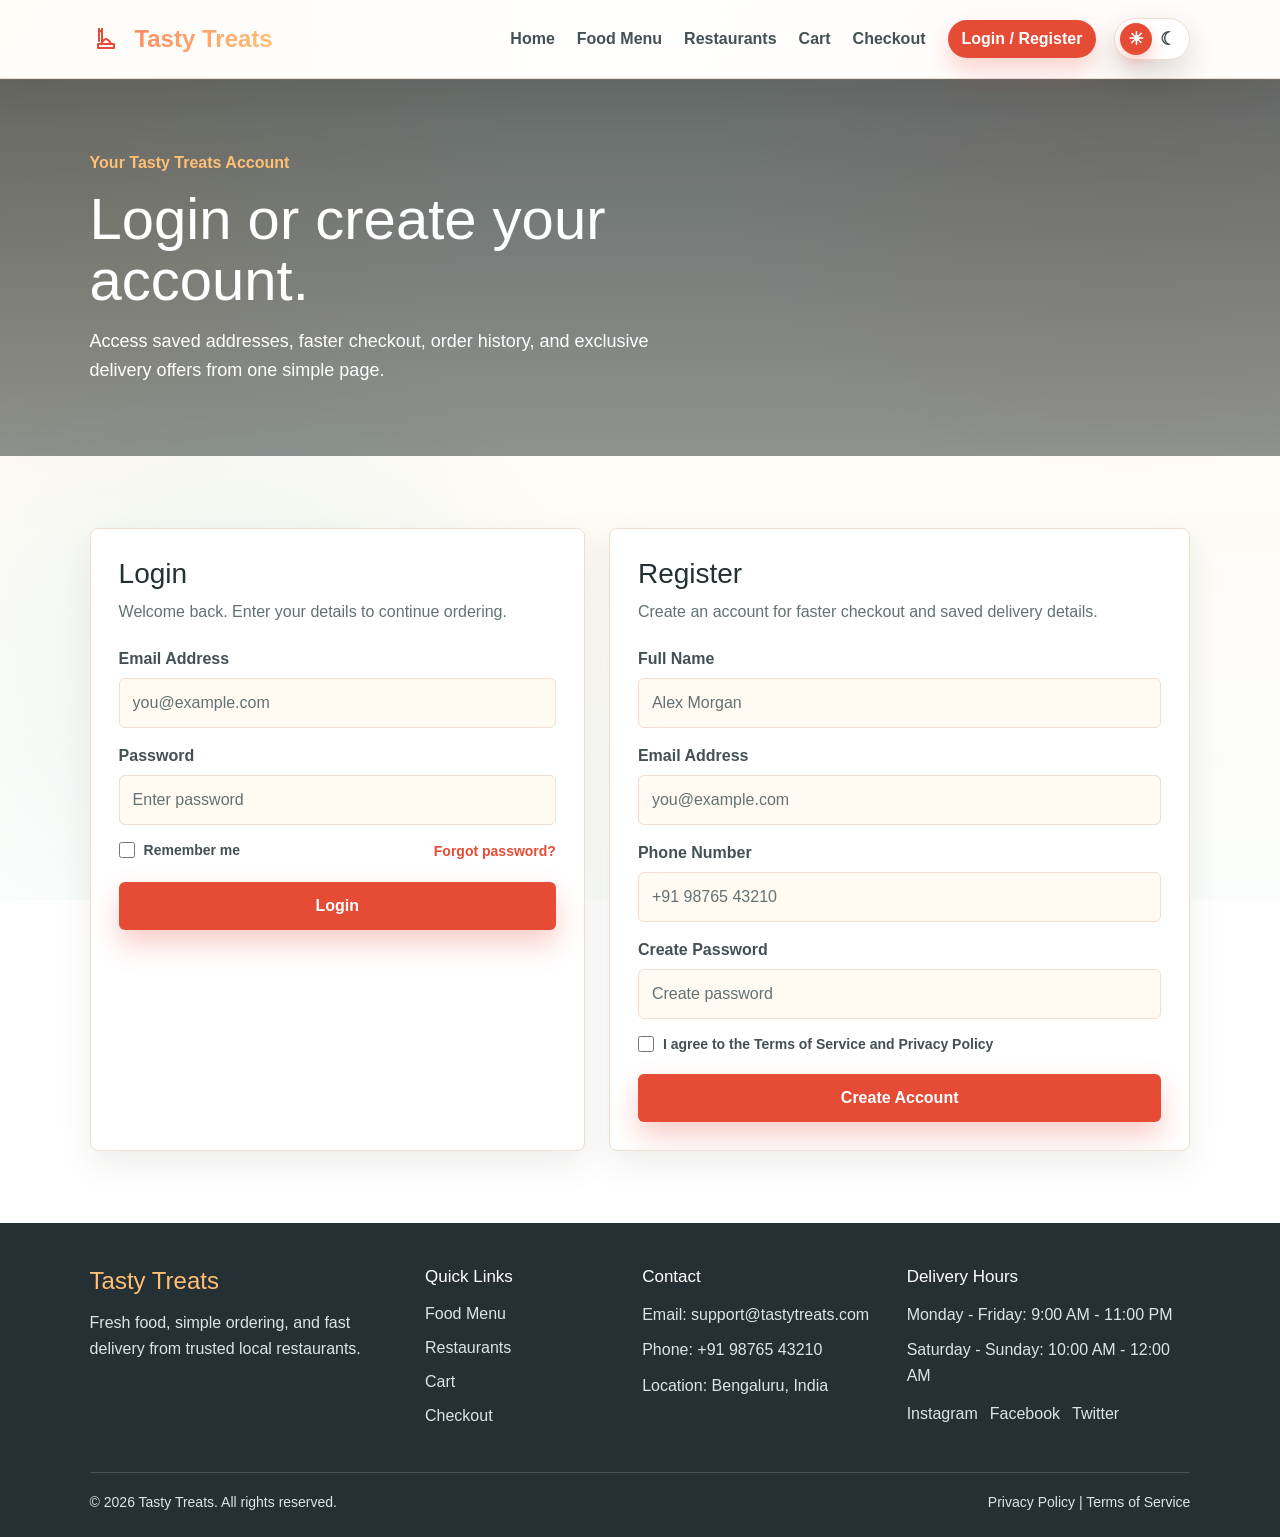
==== commit f8baeff0: "Improve account page layout" ====
--- a/account.html
+++ b/account.html
@@ -36,8 +36,8 @@
       <a href="index.html">Home</a>
       <a href="index.html#menu">Food Menu</a>
       <a href="index.html#restaurants">Restaurants</a>
-      <a href="index.html#cart">Cart</a>
-      <a href="index.html#checkout">Checkout</a>
+      <a href="cart.html">Cart</a>
+      <a href="checkout.html">Checkout</a>
       <a class="nav-account" href="account.html">Login / Register</a>
     </nav>
   </header>
@@ -52,8 +52,8 @@
     </section>
 
     <section class="section account-section">
-      <div class="account-layout row g-4">
-        <article class="account-card col-12 col-lg-6">
+      <div class="account-layout">
+        <article class="account-card account-card--login">
           <h2>Login</h2>
           <p>Welcome back. Enter your details to continue ordering.</p>
           <form class="account-form">
@@ -79,7 +79,7 @@
           </form>
         </article>
 
-        <article class="account-card col-12 col-lg-6">
+        <article class="account-card account-card--register">
           <h2>Register</h2>
           <p>Create an account for faster checkout and saved delivery details.</p>
           <form class="account-form">
@@ -126,8 +126,8 @@
         <h4>Quick Links</h4>
         <a href="index.html#menu">Food Menu</a>
         <a href="index.html#restaurants">Restaurants</a>
-        <a href="index.html#cart">Cart</a>
-        <a href="index.html#checkout">Checkout</a>
+        <a href="cart.html">Cart</a>
+        <a href="checkout.html">Checkout</a>
       </div>
 
       <div>
--- a/css/style.css
+++ b/css/style.css
@@ -1050,13 +1050,27 @@
 
 .account-layout {
   display: grid;
-  grid-template-columns: repeat(2, minmax(0, 1fr));
+  grid-template-columns: minmax(280px, 0.92fr) minmax(320px, 1.08fr);
   gap: 24px;
+  max-width: 1120px;
+  margin: 0 auto;
   align-items: start;
 }
 
 .account-card {
+  display: flex;
+  flex-direction: column;
+  width: 100%;
+  min-height: 100%;
   padding: 28px;
+}
+
+.account-card--login {
+  grid-column: 1;
+}
+
+.account-card--register {
+  grid-column: 2;
 }
 
 .account-card h2 {
@@ -1073,6 +1087,13 @@
 .account-form {
   display: grid;
   gap: 16px;
+  flex: 1;
+  align-content: start;
+}
+
+.account-form .button {
+  width: 100%;
+  margin-top: 4px;
 }
 
 .form-row {
@@ -1248,6 +1269,11 @@
   .order-layout {
     grid-template-columns: 1fr;
   }
+
+  .account-card--login,
+  .account-card--register {
+    grid-column: 1;
+  }
 }
 
 .footer a {
@@ -1614,3 +1640,439 @@
     gap: 10px 16px;
   }
 }
+
+.button.ghost {
+  border-color: var(--border);
+  background: var(--surface);
+  color: var(--muted-strong);
+  box-shadow: var(--shadow);
+}
+
+.button.ghost:hover {
+  color: var(--brand);
+  border-color: color-mix(in srgb, var(--brand) 40%, var(--border));
+}
+
+.cart-page-hero {
+  display: grid;
+  grid-template-columns: minmax(0, 1fr) auto;
+  align-items: end;
+  gap: 28px;
+  padding: 68px 7% 52px;
+  color: #ffffff;
+  background:
+    linear-gradient(110deg, rgba(17, 30, 31, 0.88), rgba(17, 30, 31, 0.55)),
+    url("https://images.unsplash.com/photo-1504674900247-0877df9cc836?auto=format&fit=crop&w=1600&q=80");
+  background-position: center;
+  background-size: cover;
+}
+
+.checkout-page-hero {
+  background:
+    linear-gradient(110deg, rgba(17, 30, 31, 0.88), rgba(17, 30, 31, 0.52)),
+    url("https://images.unsplash.com/photo-1556745757-8d76bdb6984b?auto=format&fit=crop&w=1600&q=80");
+  background-position: center;
+  background-size: cover;
+}
+
+.cart-page-hero h1 {
+  max-width: 720px;
+  margin: 0 0 14px;
+  font-size: clamp(34px, 5vw, 58px);
+  line-height: 1.04;
+}
+
+.cart-page-hero p {
+  max-width: 620px;
+  margin: 0;
+  color: rgba(255, 255, 255, 0.86);
+  font-size: 18px;
+  line-height: 1.6;
+}
+
+.cart-page-steps {
+  display: flex;
+  align-items: center;
+  gap: 8px;
+  padding: 8px;
+  border: 1px solid rgba(255, 255, 255, 0.22);
+  border-radius: 8px;
+  background: rgba(255, 255, 255, 0.12);
+  backdrop-filter: blur(14px);
+}
+
+.cart-page-steps span {
+  display: inline-flex;
+  align-items: center;
+  justify-content: center;
+  min-height: 38px;
+  padding: 0 16px;
+  border-radius: 6px;
+  color: rgba(255, 255, 255, 0.78);
+  font-weight: 900;
+  white-space: nowrap;
+}
+
+.cart-page-steps .active {
+  background: #ffffff;
+  color: var(--brand);
+}
+
+.cart-page-section,
+.checkout-page-section {
+  background: rgba(255, 255, 255, 0.38);
+}
+
+.cart-page-layout,
+.checkout-page-layout,
+.order-preview-layout {
+  display: grid;
+  grid-template-columns: minmax(0, 1.25fr) minmax(300px, 0.75fr);
+  gap: 24px;
+  align-items: start;
+}
+
+.cart-list-panel,
+.cart-order-summary,
+.checkout-panel,
+.checkout-summary {
+  border: 1px solid var(--border);
+  border-radius: 8px;
+  background: color-mix(in srgb, var(--surface) 92%, transparent);
+  box-shadow: var(--shadow);
+}
+
+.cart-list-panel,
+.cart-order-summary,
+.checkout-panel {
+  padding: 26px;
+}
+
+.cart-list-panel:hover,
+.cart-order-summary:hover,
+.checkout-panel:hover,
+.checkout-summary:hover {
+  transform: none;
+}
+
+.cart-order-summary,
+.checkout-summary-panel {
+  position: sticky;
+  top: 96px;
+}
+
+.panel-heading {
+  margin-bottom: 20px;
+}
+
+.panel-heading h2,
+.summary-heading h3,
+.order-preview-copy h3 {
+  margin: 0;
+  font-size: clamp(24px, 3vw, 32px);
+}
+
+.summary-heading {
+  margin-bottom: 18px;
+}
+
+.cart-page-list,
+.checkout-list {
+  display: grid;
+  gap: 14px;
+}
+
+.cart-page-item {
+  display: grid;
+  grid-template-columns: minmax(0, 1fr) auto;
+  gap: 18px;
+  align-items: center;
+  padding: 16px;
+  border: 1px solid var(--border-soft);
+  border-radius: 8px;
+  background: var(--surface-soft);
+}
+
+.cart-page-item-main,
+.checkout-summary-info {
+  display: flex;
+  align-items: center;
+  gap: 14px;
+  min-width: 0;
+}
+
+.cart-page-item-main img {
+  width: 108px;
+  height: 84px;
+  flex: 0 0 108px;
+  object-fit: cover;
+  border-radius: 8px;
+}
+
+.checkout-summary-info img {
+  width: 58px;
+  height: 48px;
+  flex: 0 0 58px;
+  object-fit: cover;
+  border-radius: 8px;
+}
+
+.cart-page-item-meta {
+  display: grid;
+  gap: 8px;
+  min-width: 0;
+}
+
+.cart-page-item-meta strong,
+.checkout-summary-info strong {
+  overflow-wrap: anywhere;
+}
+
+.cart-page-item-meta span,
+.cart-page-item-price span,
+.checkout-summary-info span,
+.summary-line span {
+  color: var(--muted);
+}
+
+.cart-page-item-price {
+  display: grid;
+  gap: 4px;
+  justify-items: end;
+  color: var(--brand);
+}
+
+.cart-page-item-price strong {
+  font-size: 22px;
+}
+
+.quantity-controls {
+  display: flex;
+  align-items: center;
+  flex-wrap: wrap;
+  gap: 8px;
+}
+
+.quantity-button {
+  display: inline-flex;
+  align-items: center;
+  justify-content: center;
+  width: 38px;
+  height: 38px;
+  border: 1px solid var(--border);
+  border-radius: 6px;
+  background: var(--surface);
+  color: var(--text);
+  font: inherit;
+  font-size: 20px;
+  font-weight: 900;
+  cursor: pointer;
+  transition: transform 0.2s ease, border-color 0.2s ease;
+}
+
+.quantity-button:hover {
+  border-color: var(--brand);
+  transform: translateY(-1px);
+}
+
+.quantity-value {
+  min-width: 28px;
+  text-align: center;
+  font-weight: 900;
+}
+
+.remove-button {
+  min-height: 38px;
+  padding: 0 14px;
+}
+
+.cart-order-summary {
+  display: grid;
+  gap: 12px;
+}
+
+.summary-line,
+.summary-total,
+.checkout-summary-item {
+  display: flex;
+  align-items: center;
+  justify-content: space-between;
+  gap: 14px;
+}
+
+.checkout-summary-item {
+  padding: 12px 0;
+  border-bottom: 1px solid var(--border-soft);
+}
+
+.checkout-summary-item:last-child {
+  border-bottom: 0;
+}
+
+.summary-line {
+  padding: 6px 0;
+}
+
+.summary-total {
+  margin: 8px 0;
+  padding: 16px 0;
+  border-top: 1px solid var(--border);
+  border-bottom: 1px solid var(--border);
+  font-size: 22px;
+}
+
+.cart-page-empty {
+  max-width: 640px;
+  margin: 0 auto;
+  display: grid;
+  justify-items: center;
+  gap: 14px;
+  padding: 44px 24px;
+  border: 1px dashed var(--border);
+  border-radius: 8px;
+  background: var(--surface);
+  box-shadow: var(--shadow);
+  text-align: center;
+}
+
+.cart-page-empty h2 {
+  margin: 0;
+  font-size: clamp(28px, 4vw, 40px);
+}
+
+.cart-page-empty p {
+  max-width: 430px;
+  margin: 0;
+  color: var(--muted);
+  line-height: 1.6;
+}
+
+.checkout-page-layout {
+  grid-template-columns: minmax(0, 1fr) minmax(300px, 0.72fr);
+}
+
+.checkout-summary {
+  padding: 24px;
+}
+
+.checkout-submit-row {
+  display: grid;
+  grid-template-columns: minmax(140px, auto) minmax(180px, 1fr);
+  align-items: center;
+}
+
+.order-preview-layout {
+  grid-template-columns: minmax(280px, 0.72fr) minmax(0, 1fr);
+}
+
+.order-preview-copy {
+  align-self: stretch;
+  display: grid;
+  align-content: center;
+  gap: 12px;
+  padding: 30px;
+  border-radius: 8px;
+  background: var(--surface);
+  border: 1px solid var(--border);
+  box-shadow: var(--shadow);
+}
+
+.order-preview-copy p {
+  max-width: 540px;
+  margin: 0;
+  color: var(--muted);
+  line-height: 1.6;
+}
+
+@media (min-width: 1280px) {
+  .cart-page-hero {
+    padding-left: max(7%, calc((100vw - 1180px) / 2));
+    padding-right: max(7%, calc((100vw - 1180px) / 2));
+  }
+}
+
+@media (max-width: 900px) {
+  .cart-page-hero,
+  .cart-page-layout,
+  .checkout-page-layout,
+  .order-preview-layout {
+    grid-template-columns: 1fr;
+  }
+
+  .cart-page-hero {
+    align-items: start;
+    padding: 54px 6%;
+  }
+
+  .cart-order-summary,
+  .checkout-summary-panel {
+    position: static;
+  }
+
+  .cart-page-steps {
+    width: 100%;
+    justify-content: space-between;
+  }
+
+  .cart-page-steps span {
+    flex: 1;
+    padding: 0 10px;
+  }
+}
+
+@media (max-width: 600px) {
+  .cart-list-panel,
+  .cart-order-summary,
+  .checkout-panel,
+  .checkout-summary,
+  .order-preview-copy {
+    padding: 18px;
+  }
+
+  .cart-page-item {
+    grid-template-columns: 1fr;
+  }
+
+  .cart-page-item-price {
+    justify-items: start;
+  }
+
+  .cart-page-item-main {
+    align-items: flex-start;
+  }
+
+  .cart-page-item-main img {
+    width: 82px;
+    height: 74px;
+    flex-basis: 82px;
+  }
+
+  .checkout-submit-row {
+    grid-template-columns: 1fr;
+  }
+
+  .summary-total {
+    font-size: 20px;
+  }
+}
+
+@media (max-width: 420px) {
+  .cart-page-hero {
+    padding: 42px 16px;
+  }
+
+  .cart-page-steps {
+    display: grid;
+    grid-template-columns: 1fr;
+  }
+
+  .quantity-controls {
+    display: grid;
+    grid-template-columns: 38px 28px 38px;
+  }
+
+  .remove-button {
+    grid-column: 1 / -1;
+    width: 100%;
+  }
+}
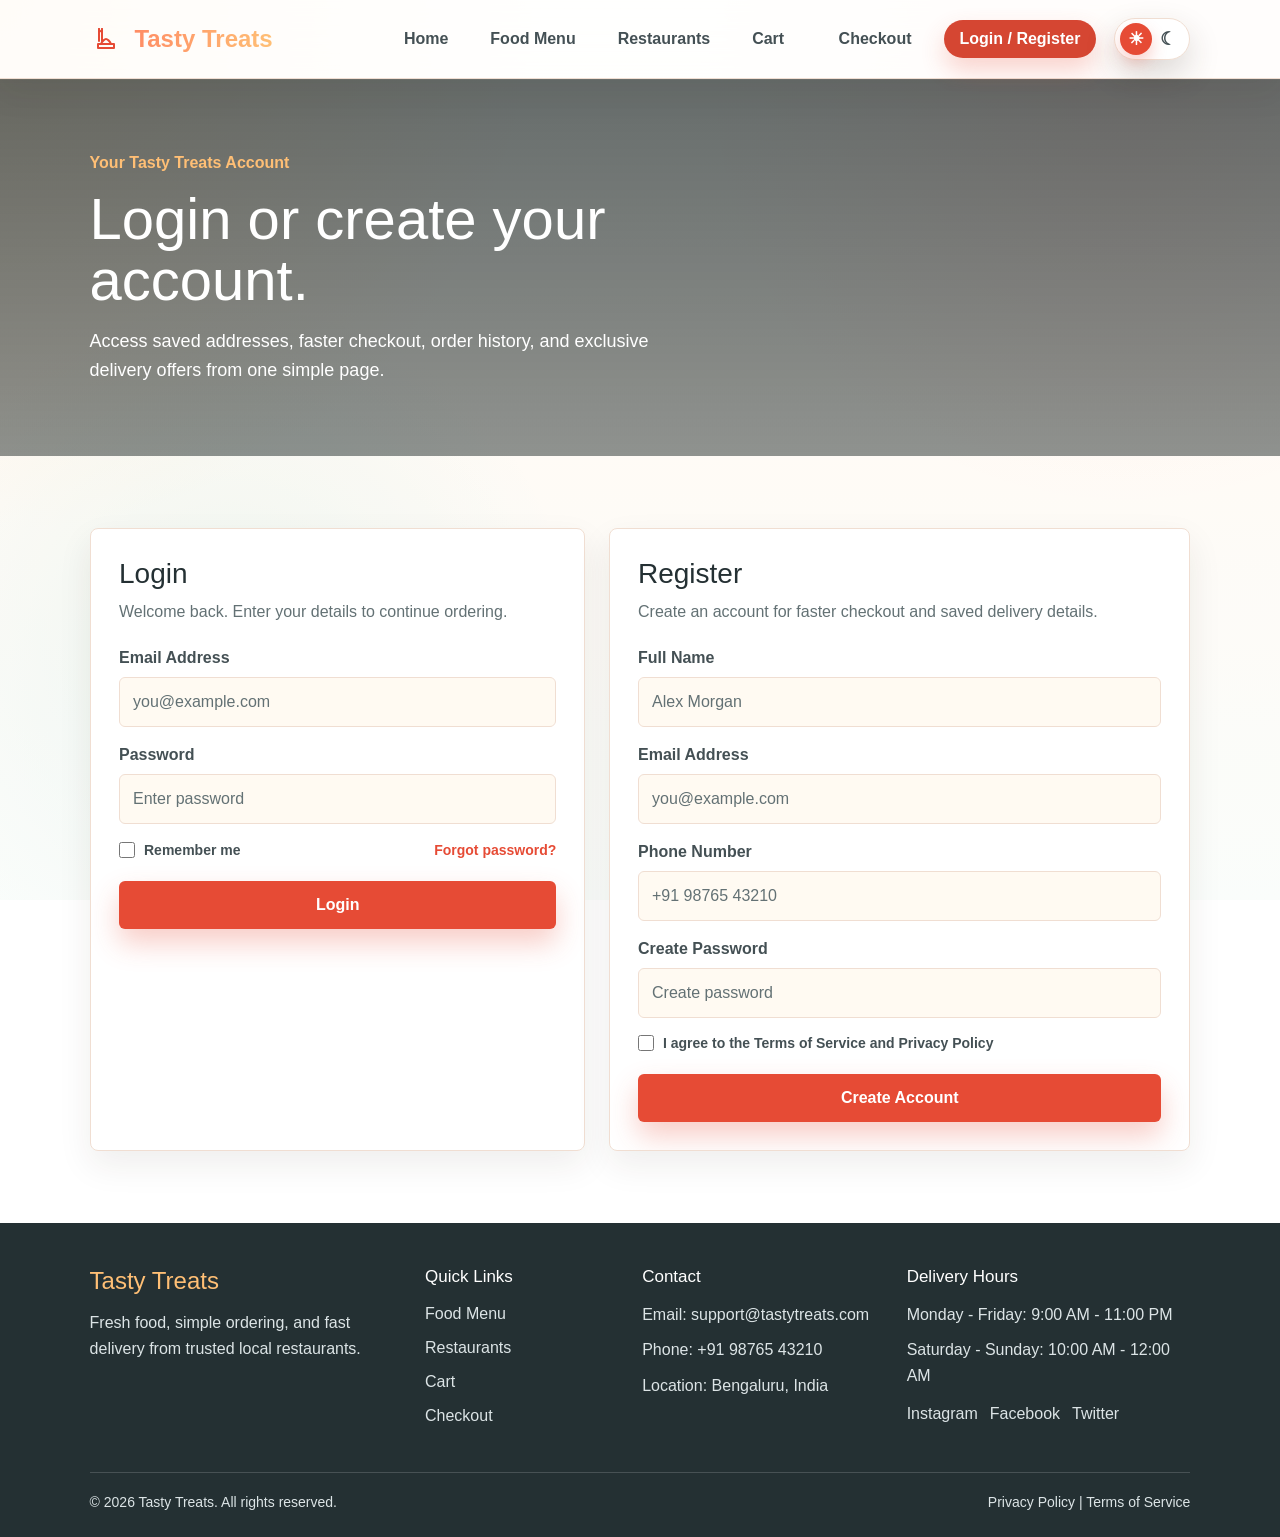
==== commit f7cff501: "Polish responsive UI for deployment" ====
--- a/account.html
+++ b/account.html
@@ -8,7 +8,7 @@
   <link rel="stylesheet" href="css/style.css">
 </head>
 <body>
-  <header class="navbar">
+  <header class="navbar navbar-expand-lg">
     <a class="brand" href="index.html">
       <span class="brand-logo" aria-hidden="true">
         <svg viewBox="0 0 64 64" width="32" height="32" fill="none" stroke="currentColor" stroke-width="4" stroke-linecap="round" stroke-linejoin="round">
@@ -27,18 +27,18 @@
       <span class="toggle-icon moon">☾</span>
     </label>
     <input class="nav-toggle" type="checkbox" id="nav-toggle" aria-label="Toggle navigation menu">
-    <label class="nav-toggle-label" for="nav-toggle" aria-hidden="true">
+    <label class="nav-toggle-label" for="nav-toggle" role="button" aria-label="Open navigation menu">
       <span></span>
       <span></span>
       <span></span>
     </label>
-    <nav class="nav-links" aria-label="Primary navigation">
+    <nav class="nav-links navbar-nav" aria-label="Primary navigation">
       <a href="index.html">Home</a>
       <a href="index.html#menu">Food Menu</a>
       <a href="index.html#restaurants">Restaurants</a>
-      <a href="cart.html">Cart</a>
+      <a href="cart.html">Cart <span id="cart-count-badge" class="cart-badge"></span></a>
       <a href="checkout.html">Checkout</a>
-      <a class="nav-account" href="account.html">Login / Register</a>
+      <a class="nav-account" href="account.html" aria-current="page">Login / Register</a>
     </nav>
   </header>
 
--- a/css/style.css
+++ b/css/style.css
@@ -1723,6 +1723,16 @@
   background: rgba(255, 255, 255, 0.38);
 }
 
+.cart-page-section.container-fluid {
+  padding-left: 7%;
+  padding-right: 7%;
+}
+
+.checkout-page-section.container-fluid {
+  padding-left: 7%;
+  padding-right: 7%;
+}
+
 .cart-page-layout,
 .checkout-page-layout,
 .order-preview-layout {
@@ -1730,6 +1740,32 @@
   grid-template-columns: minmax(0, 1.25fr) minmax(300px, 0.75fr);
   gap: 24px;
   align-items: start;
+}
+
+.cart-page-layout.row {
+  --bs-gutter-x: 24px;
+  --bs-gutter-y: 24px;
+  display: flex;
+  gap: 0;
+  margin-left: calc(-0.5 * var(--bs-gutter-x));
+  margin-right: calc(-0.5 * var(--bs-gutter-x));
+}
+
+.cart-page-layout.row > * {
+  min-width: 0;
+}
+
+.checkout-page-layout.row {
+  --bs-gutter-x: 24px;
+  --bs-gutter-y: 24px;
+  display: flex;
+  gap: 0;
+  margin-left: calc(-0.5 * var(--bs-gutter-x));
+  margin-right: calc(-0.5 * var(--bs-gutter-x));
+}
+
+.checkout-page-layout.row > * {
+  min-width: 0;
 }
 
 .cart-list-panel,
@@ -1761,6 +1797,10 @@
   top: 96px;
 }
 
+.cart-page-layout .cart-order-summary {
+  top: 92px;
+}
+
 .panel-heading {
   margin-bottom: 20px;
 }
@@ -1791,6 +1831,10 @@
   border: 1px solid var(--border-soft);
   border-radius: 8px;
   background: var(--surface-soft);
+}
+
+.cart-page-item > * {
+  min-width: 0;
 }
 
 .cart-page-item-main,
@@ -1889,6 +1933,11 @@
 .cart-order-summary {
   display: grid;
   gap: 12px;
+  width: 100%;
+}
+
+.cart-order-summary .button {
+  width: 100%;
 }
 
 .summary-line,
@@ -1951,6 +2000,34 @@
   grid-template-columns: minmax(0, 1fr) minmax(300px, 0.72fr);
 }
 
+.checkout-form.row {
+  --bs-gutter-x: 16px;
+  --bs-gutter-y: 16px;
+  display: flex;
+  gap: 0;
+}
+
+.checkout-form.row > * {
+  min-width: 0;
+}
+
+.checkout-form .form-group {
+  display: grid;
+  align-content: start;
+  gap: 8px;
+}
+
+.checkout-panel input,
+.checkout-panel select,
+.checkout-panel textarea {
+  min-height: 50px;
+  background: var(--surface);
+}
+
+.checkout-panel textarea {
+  min-height: 112px;
+}
+
 .checkout-summary {
   padding: 24px;
 }
@@ -1993,7 +2070,6 @@
 
 @media (max-width: 900px) {
   .cart-page-hero,
-  .cart-page-layout,
   .checkout-page-layout,
   .order-preview-layout {
     grid-template-columns: 1fr;
@@ -2004,6 +2080,16 @@
     padding: 54px 6%;
   }
 
+  .cart-page-section.container-fluid {
+    padding-left: 6%;
+    padding-right: 6%;
+  }
+
+  .checkout-page-section.container-fluid {
+    padding-left: 6%;
+    padding-right: 6%;
+  }
+
   .cart-order-summary,
   .checkout-summary-panel {
     position: static;
@@ -2021,6 +2107,30 @@
 }
 
 @media (max-width: 600px) {
+  .cart-page-hero {
+    gap: 22px;
+  }
+
+  .cart-page-hero h1 {
+    font-size: clamp(30px, 10vw, 42px);
+  }
+
+  .cart-page-hero p {
+    font-size: 16px;
+  }
+
+  .cart-page-section.container-fluid {
+    padding-top: 38px;
+    padding-left: 16px;
+    padding-right: 16px;
+  }
+
+  .checkout-page-section.container-fluid {
+    padding-top: 38px;
+    padding-left: 16px;
+    padding-right: 16px;
+  }
+
   .cart-list-panel,
   .cart-order-summary,
   .checkout-panel,
@@ -2031,14 +2141,23 @@
 
   .cart-page-item {
     grid-template-columns: 1fr;
+    gap: 14px;
+    padding: 14px;
   }
 
   .cart-page-item-price {
-    justify-items: start;
+    display: flex;
+    align-items: center;
+    justify-content: space-between;
+    gap: 12px;
+    width: 100%;
   }
 
   .cart-page-item-main {
-    align-items: flex-start;
+    display: grid;
+    grid-template-columns: 82px minmax(0, 1fr);
+    align-items: start;
+    gap: 12px;
   }
 
   .cart-page-item-main img {
@@ -2047,8 +2166,23 @@
     flex-basis: 82px;
   }
 
+  .quantity-controls {
+    display: grid;
+    grid-template-columns: 38px 34px 38px minmax(92px, 1fr);
+    width: 100%;
+  }
+
+  .quantity-value {
+    align-self: center;
+  }
+
+  .remove-button {
+    width: 100%;
+  }
+
   .checkout-submit-row {
     grid-template-columns: 1fr;
+    gap: 12px;
   }
 
   .summary-total {
@@ -2061,14 +2195,28 @@
     padding: 42px 16px;
   }
 
+  .checkout-form.row {
+    --bs-gutter-y: 14px;
+  }
+
   .cart-page-steps {
     display: grid;
     grid-template-columns: 1fr;
   }
 
+  .cart-page-item-main {
+    grid-template-columns: 72px minmax(0, 1fr);
+  }
+
+  .cart-page-item-main img {
+    width: 72px;
+    height: 68px;
+    flex-basis: 72px;
+  }
+
   .quantity-controls {
     display: grid;
-    grid-template-columns: 38px 28px 38px;
+    grid-template-columns: 38px 30px 38px;
   }
 
   .remove-button {
@@ -2076,3 +2224,415 @@
     width: 100%;
   }
 }
+
+@media (max-width: 991px) {
+  .navbar {
+    position: sticky;
+    top: 0;
+    z-index: 1050;
+    display: grid;
+    grid-template-columns: minmax(0, 1fr) auto auto;
+    align-items: center;
+    gap: 12px;
+    padding: 14px max(16px, 5%);
+    overflow: visible;
+  }
+
+  .brand {
+    min-width: 0;
+    font-size: clamp(20px, 5vw, 24px);
+  }
+
+  .brand span:last-child {
+    overflow: hidden;
+    text-overflow: ellipsis;
+    white-space: nowrap;
+  }
+
+  .theme-toggle-label {
+    order: 2;
+  }
+
+  .nav-toggle-label {
+    order: 3;
+    display: inline-flex;
+    width: 44px;
+    height: 44px;
+    margin: 0;
+    box-shadow: none;
+  }
+
+  .nav-links.navbar-nav,
+  .nav-links {
+    position: absolute;
+    top: calc(100% + 10px);
+    left: max(16px, 5%);
+    right: max(16px, 5%);
+    z-index: 1060;
+    display: grid;
+    grid-template-columns: 1fr;
+    gap: 8px;
+    width: auto;
+    max-height: calc(100vh - 96px);
+    margin: 0;
+    padding: 12px;
+    overflow-y: auto;
+    border: 1px solid var(--border);
+    border-radius: 8px;
+    background: color-mix(in srgb, var(--surface) 96%, transparent);
+    box-shadow: var(--shadow-strong);
+    opacity: 0;
+    visibility: hidden;
+    pointer-events: none;
+    transform: translateY(-8px);
+    transition: opacity 0.22s ease, transform 0.22s ease, visibility 0.22s ease;
+    backdrop-filter: blur(18px);
+  }
+
+  .nav-toggle:checked ~ .nav-links {
+    display: grid;
+    grid-template-columns: 1fr;
+    opacity: 1;
+    visibility: visible;
+    pointer-events: auto;
+    transform: translateY(0);
+  }
+
+  .nav-links a {
+    display: flex;
+    align-items: center;
+    justify-content: flex-start;
+    width: 100%;
+    min-height: 44px;
+    padding: 10px 12px;
+    border: 0;
+    border-radius: 6px;
+    background: transparent;
+    color: var(--muted-strong);
+    text-align: left;
+  }
+
+  .nav-links a:hover {
+    background: var(--surface-soft);
+    transform: none;
+  }
+
+  .nav-links .nav-account {
+    justify-content: center;
+    min-height: 44px;
+    padding: 10px 12px;
+    color: #ffffff;
+    text-align: center;
+  }
+}
+
+@media (max-width: 480px) {
+  .navbar {
+    padding: 12px 16px;
+  }
+
+  .nav-links.navbar-nav,
+  .nav-links {
+    left: 16px;
+    right: 16px;
+    top: calc(100% + 8px);
+  }
+}
+
+/* Final UI polish */
+.navbar {
+  min-height: 78px;
+}
+
+.nav-links a {
+  border-radius: 6px;
+  padding: 8px 4px;
+}
+
+.nav-links a:not(.nav-account):hover {
+  background: color-mix(in srgb, var(--brand) 8%, transparent);
+}
+
+.nav-toggle-label {
+  transition: border-color 0.2s ease, background 0.2s ease, transform 0.2s ease;
+}
+
+.nav-toggle-label:hover {
+  border-color: color-mix(in srgb, var(--brand) 45%, var(--border));
+  transform: translateY(-1px);
+}
+
+.nav-toggle:checked + .nav-toggle-label {
+  border-color: var(--brand);
+  background: var(--pill);
+}
+
+.nav-toggle:checked + .nav-toggle-label span:nth-child(1) {
+  transform: translateY(7px) rotate(45deg);
+}
+
+.nav-toggle:checked + .nav-toggle-label span:nth-child(2) {
+  opacity: 0;
+}
+
+.nav-toggle:checked + .nav-toggle-label span:nth-child(3) {
+  transform: translateY(-7px) rotate(-45deg);
+}
+
+.nav-toggle-label span {
+  transition: transform 0.2s ease, opacity 0.2s ease;
+}
+
+.hero {
+  border-radius: 0;
+}
+
+.hero > div:first-child {
+  max-width: 720px;
+}
+
+.hero-panel,
+.cart-list-panel,
+.cart-order-summary,
+.checkout-panel,
+.checkout-summary,
+.cart-page-empty,
+.account-card,
+.menu-empty {
+  backdrop-filter: blur(12px);
+}
+
+.button,
+.filter-button,
+.quantity-button,
+input,
+select,
+textarea {
+  -webkit-tap-highlight-color: transparent;
+}
+
+.button:focus-visible,
+.filter-button:focus-visible,
+.quantity-button:focus-visible,
+.nav-links a:focus-visible,
+input:focus-visible,
+select:focus-visible,
+textarea:focus-visible {
+  outline: 3px solid color-mix(in srgb, var(--brand-warm) 70%, transparent);
+  outline-offset: 3px;
+}
+
+.button.primary:hover,
+.add-to-cart:hover {
+  filter: brightness(0.98);
+}
+
+.menu-card,
+.restaurant-card {
+  display: flex;
+  flex-direction: column;
+}
+
+.menu-card .card-body,
+.restaurant-card .card-body {
+  display: flex;
+  flex: 1;
+  flex-direction: column;
+}
+
+.menu-card .tag,
+.restaurant-card .restaurant-meta {
+  margin-top: auto;
+}
+
+.menu-card .card-body > div:last-child {
+  margin-top: 16px;
+}
+
+.qty-input {
+  text-align: center;
+}
+
+.cart-badge {
+  display: inline-flex;
+  align-items: center;
+  justify-content: center;
+  min-width: 0;
+}
+
+@media (max-width: 991px) {
+  .navbar {
+    min-height: 68px;
+  }
+
+  .nav-links a {
+    padding: 10px 12px;
+  }
+
+  .hero {
+    padding-top: 58px;
+  }
+}
+
+@media (max-width: 700px) {
+  .section-header {
+    gap: 10px;
+  }
+
+  .menu-filter {
+    gap: 16px;
+  }
+
+  .category-nav {
+    gap: 8px;
+  }
+
+  .filter-button {
+    min-height: 42px;
+  }
+
+  .hero-actions .button {
+    min-height: 50px;
+  }
+}
+
+@media (max-width: 480px) {
+  .brand-logo svg {
+    width: 28px;
+    height: 28px;
+  }
+
+  .nav-toggle-label {
+    width: 42px;
+    height: 42px;
+  }
+
+  .hero {
+    padding-top: 48px;
+  }
+
+  .hero h1 {
+    line-height: 1.08;
+  }
+
+  .hero-panel h2,
+  .panel-heading h2,
+  .summary-heading h3 {
+    font-size: 22px;
+  }
+
+  .card-body h3 {
+    font-size: 19px;
+  }
+}
+
+/* Deployment polish */
+:target {
+  scroll-margin-top: 96px;
+}
+
+.nav-links a[aria-current="page"] {
+  color: var(--brand);
+  background: color-mix(in srgb, var(--brand) 10%, transparent);
+}
+
+.nav-links .nav-account[aria-current="page"] {
+  color: #ffffff;
+  background: color-mix(in srgb, var(--brand) 92%, #111 8%);
+}
+
+.theme-toggle-label:hover,
+.theme-toggle:focus-visible + .theme-toggle-label,
+.nav-toggle:focus-visible + .nav-toggle-label {
+  border-color: color-mix(in srgb, var(--brand) 55%, var(--border));
+  box-shadow: 0 0 0 4px color-mix(in srgb, var(--brand) 14%, transparent), var(--shadow);
+}
+
+.button,
+.filter-button,
+.quantity-button,
+.nav-toggle-label,
+.theme-toggle-label,
+.nav-links a {
+  touch-action: manipulation;
+}
+
+.button:active,
+.filter-button:active,
+.quantity-button:active,
+.nav-toggle-label:active {
+  transform: translateY(0);
+}
+
+.menu-card,
+.restaurant-card,
+.cart-list-panel,
+.cart-order-summary,
+.checkout-panel,
+.checkout-summary,
+.account-card {
+  will-change: transform;
+}
+
+.card-row,
+.summary-line,
+.summary-total,
+.checkout-summary-item {
+  min-width: 0;
+}
+
+.summary-line strong,
+.summary-total strong,
+.checkout-summary-item > strong {
+  white-space: nowrap;
+}
+
+input:invalid:not(:placeholder-shown),
+textarea:invalid:not(:placeholder-shown),
+select:invalid {
+  border-color: color-mix(in srgb, var(--brand) 70%, #b00020);
+}
+
+.checkout-summary:empty {
+  min-height: 148px;
+}
+
+.footer a {
+  border-radius: 4px;
+}
+
+.footer a:focus-visible {
+  outline: 3px solid color-mix(in srgb, var(--brand-warm) 70%, transparent);
+  outline-offset: 3px;
+}
+
+@media (min-width: 992px) {
+  .nav-links a {
+    padding: 8px 10px;
+  }
+
+  .nav-links .nav-account {
+    padding-inline: 16px;
+  }
+}
+
+@media (max-width: 991px) {
+  :target {
+    scroll-margin-top: 88px;
+  }
+
+  .nav-links a[aria-current="page"] {
+    background: var(--surface-soft);
+  }
+}
+
+@media (prefers-reduced-motion: reduce) {
+  *,
+  *::before,
+  *::after {
+    scroll-behavior: auto !important;
+    transition-duration: 0.01ms !important;
+    animation-duration: 0.01ms !important;
+    animation-iteration-count: 1 !important;
+  }
+}
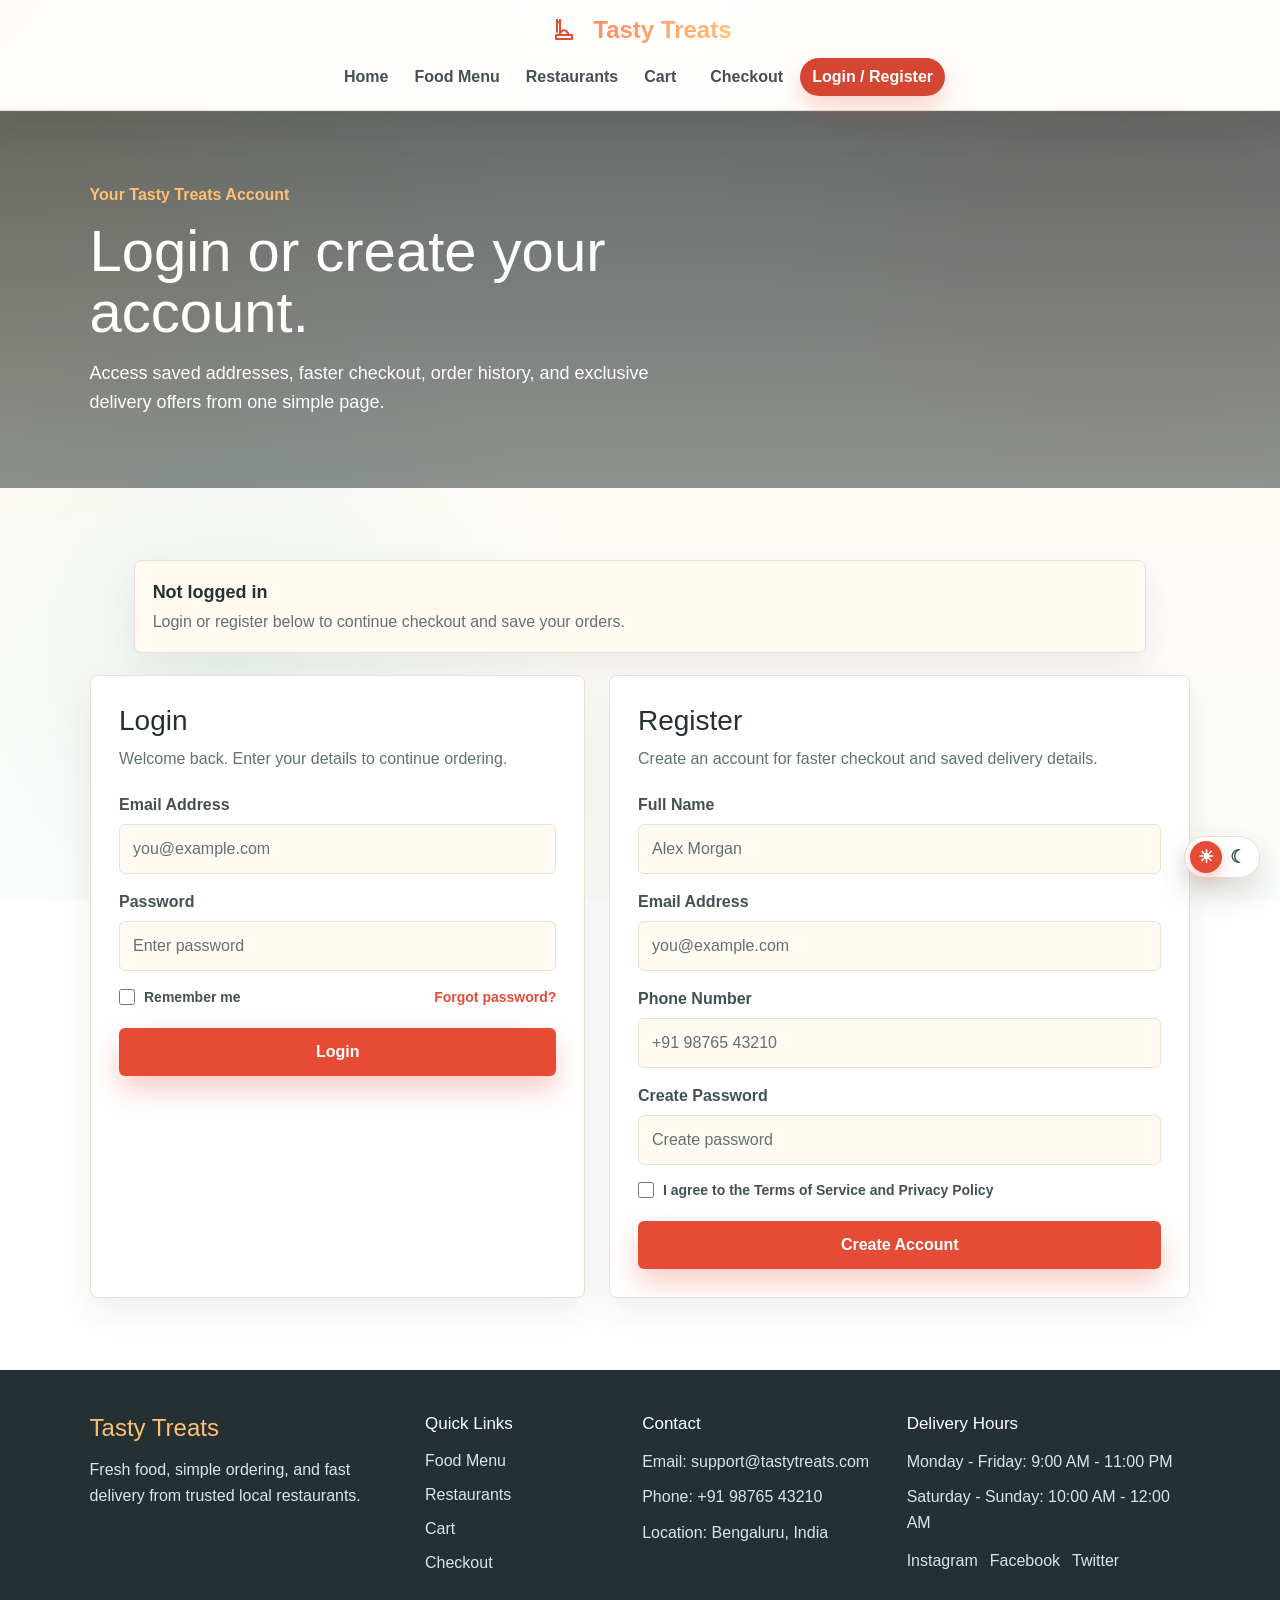
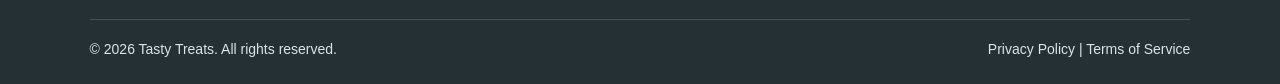
==== commit 05fb4a2a: "Add auth checkout offers and navbar updates" ====
--- a/account.html
+++ b/account.html
@@ -21,11 +21,6 @@
       </span>
       <span>Tasty Treats</span>
     </a>
-    <input class="theme-toggle" type="checkbox" id="theme-toggle" aria-label="Toggle dark mode">
-    <label class="theme-toggle-label" for="theme-toggle" title="Toggle dark mode">
-      <span class="toggle-icon sun">☀</span>
-      <span class="toggle-icon moon">☾</span>
-    </label>
     <input class="nav-toggle" type="checkbox" id="nav-toggle" aria-label="Toggle navigation menu">
     <label class="nav-toggle-label" for="nav-toggle" role="button" aria-label="Open navigation menu">
       <span></span>
@@ -41,6 +36,11 @@
       <a class="nav-account" href="account.html" aria-current="page">Login / Register</a>
     </nav>
   </header>
+  <input class="theme-toggle" type="checkbox" id="theme-toggle" aria-label="Toggle dark mode">
+  <label class="theme-toggle-label" for="theme-toggle" title="Toggle dark mode">
+    <span class="toggle-icon sun">☀</span>
+    <span class="toggle-icon moon">☾</span>
+  </label>
 
   <main>
     <section class="account-hero">
@@ -59,12 +59,12 @@
           <form class="account-form">
             <div class="form-group">
               <label for="login-email">Email Address</label>
-              <input type="email" id="login-email" name="login-email" placeholder="you@example.com">
+              <input type="email" id="login-email" name="login-email" placeholder="you@example.com" autocomplete="email" required>
             </div>
 
             <div class="form-group">
               <label for="login-password">Password</label>
-              <input type="password" id="login-password" name="login-password" placeholder="Enter password">
+              <input type="password" id="login-password" name="login-password" placeholder="Enter password" autocomplete="current-password" required>
             </div>
 
             <div class="form-row">
@@ -75,7 +75,7 @@
               <a href="#">Forgot password?</a>
             </div>
 
-            <button class="button primary" type="button">Login</button>
+            <button class="button primary" type="submit">Login</button>
           </form>
         </article>
 
@@ -85,30 +85,30 @@
           <form class="account-form">
             <div class="form-group">
               <label for="register-name">Full Name</label>
-              <input type="text" id="register-name" name="register-name" placeholder="Alex Morgan">
+              <input type="text" id="register-name" name="register-name" placeholder="Alex Morgan" autocomplete="name" required>
             </div>
 
             <div class="form-group">
               <label for="register-email">Email Address</label>
-              <input type="email" id="register-email" name="register-email" placeholder="you@example.com">
+              <input type="email" id="register-email" name="register-email" placeholder="you@example.com" autocomplete="email" required>
             </div>
 
             <div class="form-group">
               <label for="register-phone">Phone Number</label>
-              <input type="tel" id="register-phone" name="register-phone" placeholder="+91 98765 43210">
+              <input type="tel" id="register-phone" name="register-phone" placeholder="+91 98765 43210" autocomplete="tel">
             </div>
 
             <div class="form-group">
               <label for="register-password">Create Password</label>
-              <input type="password" id="register-password" name="register-password" placeholder="Create password">
+              <input type="password" id="register-password" name="register-password" placeholder="Create password" autocomplete="new-password" minlength="6" required>
             </div>
 
             <label class="check-option">
-              <input type="checkbox" name="terms">
+              <input type="checkbox" name="terms" required>
               I agree to the Terms of Service and Privacy Policy
             </label>
 
-            <button class="button primary" type="button">Create Account</button>
+            <button class="button primary" type="submit">Create Account</button>
           </form>
         </article>
       </div>
@@ -154,5 +154,6 @@
       <p>Privacy Policy | Terms of Service</p>
     </div>
   </footer>
+  <script src="js/cart.js"></script>
 </body>
 </html>
--- a/css/style.css
+++ b/css/style.css
@@ -753,6 +753,132 @@
 .modal-overlay { animation: fadeIn 180ms ease both; }
 .modal-box { box-shadow: var(--shadow-strong); }
 
+.auth-modal-overlay {
+  position: fixed;
+  inset: 0;
+  z-index: 9999;
+  display: grid;
+  place-items: center;
+  padding: 18px;
+  background: rgba(15, 23, 42, 0.56);
+}
+
+.auth-modal-box {
+  position: relative;
+  width: min(440px, 100%);
+  padding: 28px;
+  border: 1px solid var(--border);
+  border-radius: 8px;
+  background: var(--surface);
+}
+
+.auth-modal-box h3 {
+  margin: 8px 0;
+  font-size: clamp(24px, 4vw, 32px);
+}
+
+.auth-modal-box p {
+  margin: 0;
+  color: var(--muted);
+}
+
+.auth-modal-actions {
+  display: flex;
+  gap: 10px;
+  margin-top: 22px;
+}
+
+.auth-modal-actions .button {
+  flex: 1;
+}
+
+.auth-modal-close {
+  position: absolute;
+  top: 12px;
+  right: 12px;
+  width: 34px;
+  height: 34px;
+  border: 1px solid var(--border);
+  border-radius: 50%;
+  background: var(--surface-soft);
+  color: var(--text);
+  font-size: 22px;
+  line-height: 1;
+  cursor: pointer;
+}
+
+.account-card-highlight {
+  outline: 3px solid rgba(239, 68, 68, 0.28);
+  outline-offset: 4px;
+}
+
+.account-status {
+  width: min(1120px, 92%);
+  margin: 0 auto 22px;
+  padding: 18px;
+  border: 1px solid var(--border);
+  border-radius: 8px;
+  background: var(--surface-soft);
+  box-shadow: var(--shadow);
+  display: flex;
+  align-items: center;
+  justify-content: space-between;
+  gap: 16px;
+}
+
+.account-status > div,
+.account-status:not(:has(> div)) {
+  display: grid;
+  gap: 4px;
+}
+
+.account-status strong {
+  color: var(--text);
+  font-size: 18px;
+}
+
+.account-status span {
+  color: var(--muted);
+}
+
+.account-status .button {
+  width: auto;
+  min-width: 120px;
+}
+
+.order-success-modal {
+  width: min(460px, 100%);
+  padding: 28px;
+  border-radius: 8px;
+  border: 1px solid var(--border);
+  background: var(--surface);
+}
+
+.order-success-modal h3 {
+  margin: 8px 0;
+}
+
+.order-success-modal p {
+  color: var(--muted);
+}
+
+.order-success-modal .button {
+  width: 100%;
+  margin-top: 16px;
+}
+
+@media (max-width: 640px) {
+  .auth-modal-actions,
+  .account-status {
+    flex-direction: column;
+    align-items: stretch;
+  }
+
+  .account-status .button {
+    width: 100%;
+  }
+}
+
 @keyframes fadeIn { from { opacity: 0; transform: translateY(6px); } to { opacity: 1; transform: translateY(0); } }
 
 /* Checkout summary */
@@ -884,6 +1010,95 @@
 
 .cart-actions {
   margin-top: 2px;
+}
+
+.promo-grid,
+.subscription-grid {
+  max-width: 1120px;
+  margin: 0 auto;
+  display: grid;
+  grid-template-columns: repeat(3, minmax(0, 1fr));
+  gap: 18px;
+}
+
+.promo-card,
+.subscription-card {
+  display: grid;
+  gap: 14px;
+  padding: 22px;
+  border: 1px solid var(--border);
+  border-radius: 8px;
+  background: var(--surface);
+  box-shadow: var(--shadow);
+}
+
+.promo-card h3,
+.subscription-card h3 {
+  margin: 0;
+  font-size: 24px;
+  line-height: 1.15;
+}
+
+.promo-card p,
+.subscription-card li {
+  color: var(--muted);
+  line-height: 1.5;
+}
+
+.promo-meta {
+  display: flex;
+  align-items: center;
+  justify-content: space-between;
+  gap: 12px;
+  padding: 12px;
+  border-radius: 8px;
+  background: var(--surface-soft);
+}
+
+.promo-meta strong {
+  color: var(--brand);
+  letter-spacing: 0.08em;
+}
+
+.promo-meta span {
+  color: var(--muted);
+  font-size: 13px;
+}
+
+.subscription-card.featured {
+  border-color: color-mix(in srgb, var(--brand) 48%, var(--border));
+  box-shadow: var(--shadow-strong);
+}
+
+.subscription-price {
+  font-size: 34px;
+  font-weight: 900;
+  color: var(--text);
+}
+
+.subscription-price span {
+  margin-left: 4px;
+  font-size: 15px;
+  font-weight: 700;
+  color: var(--muted);
+}
+
+.subscription-card ul {
+  display: grid;
+  gap: 8px;
+  margin: 0;
+  padding-left: 18px;
+}
+
+.promo-summary-line strong {
+  color: var(--brand);
+}
+
+@media (max-width: 900px) {
+  .promo-grid,
+  .subscription-grid {
+    grid-template-columns: 1fr;
+  }
 }
 
 .checkout-form {
@@ -2636,3 +2851,154 @@
     animation-iteration-count: 1 !important;
   }
 }
+
+/* Header alignment override */
+.navbar {
+  display: flex;
+  flex-direction: column;
+  flex-wrap: nowrap;
+  align-items: center;
+  justify-content: center;
+  gap: 10px;
+  min-height: 104px;
+  padding: 12px 5% 14px;
+}
+
+.brand {
+  flex: 0 0 auto;
+  justify-content: center;
+  white-space: nowrap;
+}
+
+.nav-links.navbar-nav,
+.nav-links {
+  display: flex;
+  flex: 1 1 auto;
+  flex-direction: row;
+  flex-wrap: nowrap;
+  align-items: center;
+  justify-content: center;
+  gap: 8px;
+  width: 100%;
+  margin-left: 0;
+}
+
+.nav-links a {
+  display: inline-flex;
+  align-items: center;
+  justify-content: center;
+  min-height: 38px;
+  padding: 8px 9px;
+  line-height: 1;
+  white-space: nowrap;
+}
+
+.nav-links .nav-account {
+  min-height: 38px;
+  padding: 8px 12px;
+}
+
+.theme-toggle-label {
+  position: fixed;
+  right: 20px;
+  bottom: 22px;
+  z-index: 2000;
+  order: initial;
+  width: 76px;
+  height: 42px;
+}
+
+@media (max-width: 1180px) {
+  .navbar {
+    gap: 9px;
+    padding-left: 4%;
+    padding-right: 4%;
+  }
+
+  .nav-links.navbar-nav,
+  .nav-links {
+    gap: 5px;
+  }
+
+  .nav-links a {
+    padding-left: 7px;
+    padding-right: 7px;
+    font-size: 14px;
+  }
+}
+
+@media (max-width: 991px) {
+  .navbar {
+    position: sticky;
+    top: 0;
+    display: grid;
+    grid-template-columns: minmax(0, 1fr);
+    gap: 12px;
+    min-height: 68px;
+    padding: 12px max(16px, 5%);
+  }
+
+  .brand {
+    justify-self: center;
+  }
+
+  .nav-toggle-label {
+    position: absolute;
+    right: max(16px, 5%);
+    top: 50%;
+    transform: translateY(-50%);
+    display: inline-flex;
+    order: initial;
+  }
+
+  .nav-toggle-label:hover,
+  .nav-toggle-label:active {
+    transform: translateY(-50%);
+  }
+
+  .nav-links.navbar-nav,
+  .nav-links {
+    position: absolute;
+    top: calc(100% + 10px);
+    left: max(16px, 5%);
+    right: max(16px, 5%);
+    z-index: 1060;
+    display: grid;
+    grid-template-columns: 1fr;
+    gap: 8px;
+    width: auto;
+    margin: 0;
+    padding: 12px;
+    border: 1px solid var(--border);
+    border-radius: 8px;
+    background: color-mix(in srgb, var(--surface) 96%, transparent);
+    box-shadow: var(--shadow-strong);
+    opacity: 0;
+    visibility: hidden;
+    pointer-events: none;
+    transform: translateY(-8px);
+    transition: opacity 0.22s ease, transform 0.22s ease, visibility 0.22s ease;
+    backdrop-filter: blur(18px);
+  }
+
+  .nav-toggle:checked ~ .nav-links {
+    opacity: 1;
+    visibility: visible;
+    pointer-events: auto;
+    transform: translateY(0);
+  }
+
+  .nav-links a {
+    justify-content: flex-start;
+    width: 100%;
+    min-height: 44px;
+    padding: 10px 12px;
+    background: transparent;
+    text-align: left;
+  }
+
+  .nav-links .nav-account {
+    justify-content: center;
+    min-height: 44px;
+  }
+}
